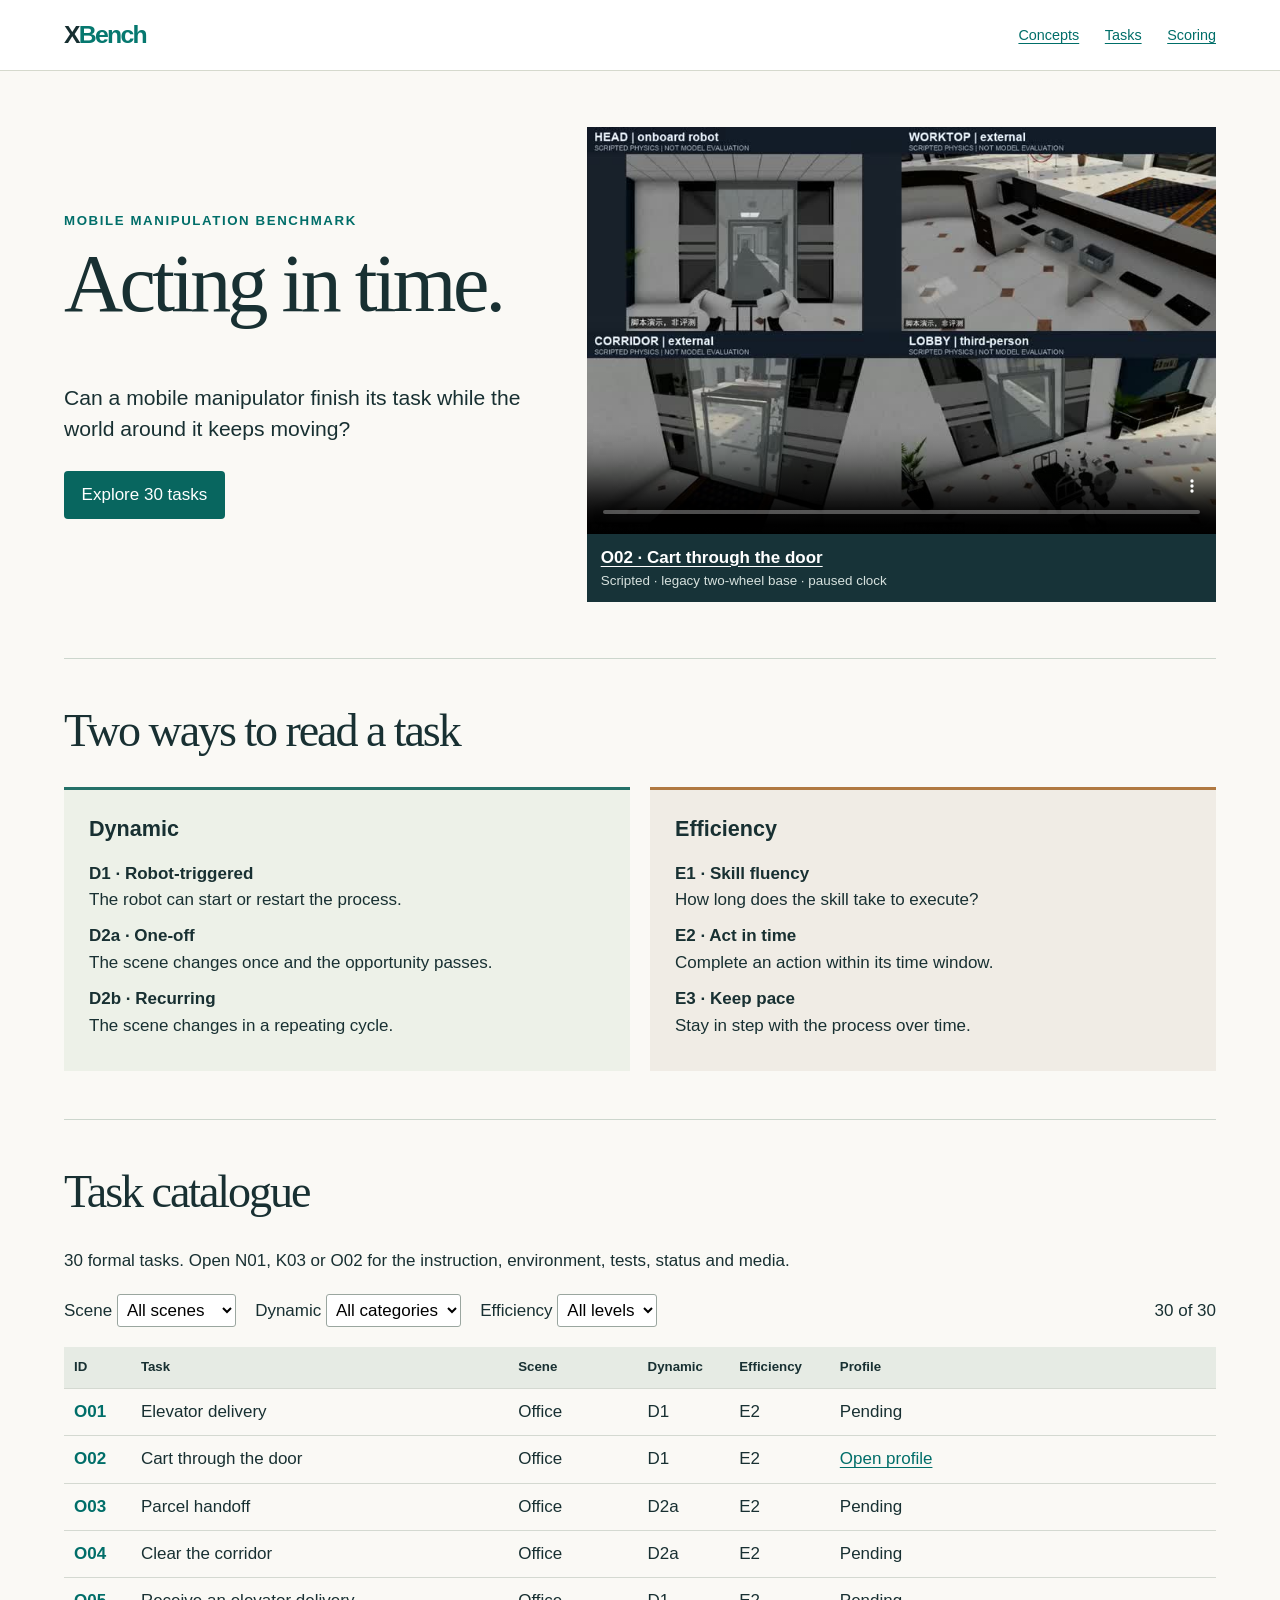
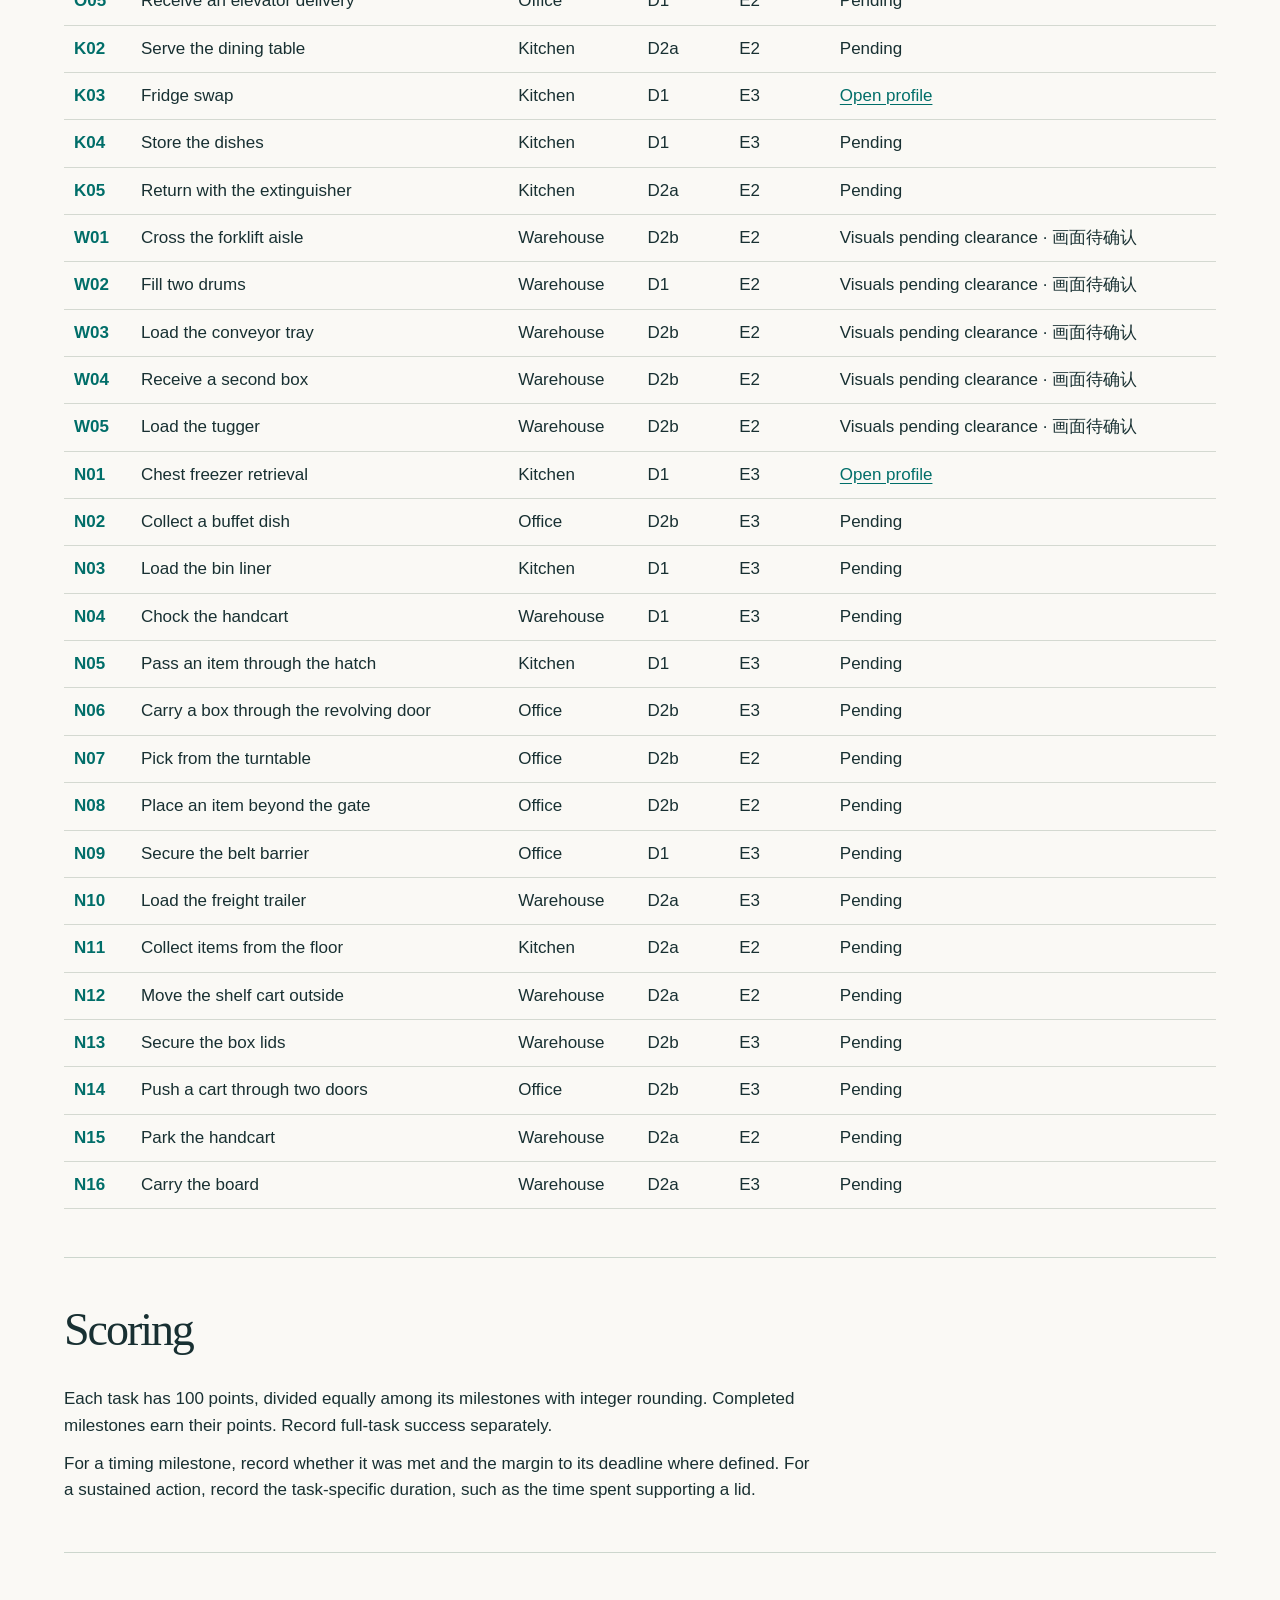
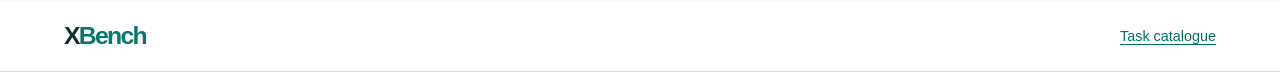
==== index.html @ ec94a995 "Publish XBench catalogue and three task profiles" ====
<!doctype html>
<html lang="en"><head><meta charset="utf-8"><meta name="viewport" content="width=device-width,initial-scale=1"><title>Acting in time · XBench</title><link rel="stylesheet" href="style.css"></head><body><a class="skip" href="#main">Skip to content</a><header><a class="logo" href="index.html">X<span>Bench</span></a><nav aria-label="Main navigation"><a href="index.html#concepts">Concepts</a><a href="index.html#catalogue">Tasks</a><a href="index.html#scoring">Scoring</a></nav></header><main id="main"><section class="hero"><div><p class="eyebrow">Mobile manipulation benchmark</p><h1>Acting in time.</h1><p class="lead">Can a mobile manipulator finish its task while the world around it keeps moving?</p><a class="cta" href="#catalogue">Explore 30 tasks</a></div><figure><video controls playsinline preload="none" poster="images/o02-poster.jpg" src="media/o02-scripted.mp4" aria-label="O02 scripted demonstration"></video><figcaption><a href="task.html?id=O02">O02 · Cart through the door</a><small>Scripted · legacy two-wheel base · paused clock</small></figcaption></figure></section>
<section id="concepts"><h2>Two ways to read a task</h2><div class="pair"><article><h3>Dynamic</h3><dl><dt>D1 · Robot-triggered</dt><dd>The robot can start or restart the process.</dd><dt>D2a · One-off</dt><dd>The scene changes once and the opportunity passes.</dd><dt>D2b · Recurring</dt><dd>The scene changes in a repeating cycle.</dd></dl></article><article><h3>Efficiency</h3><dl><dt>E1 · Skill fluency</dt><dd>How long does the skill take to execute?</dd><dt>E2 · Act in time</dt><dd>Complete an action within its time window.</dd><dt>E3 · Keep pace</dt><dd>Stay in step with the process over time.</dd></dl></article></div></section>
<section id="catalogue"><h2>Task catalogue</h2><p>30 formal tasks. Open N01, K03 or O02 for the instruction, environment, tests, status and media.</p><div class="filters"><label>Scene <select id="scene"><option value="">All scenes</option></select></label><label>Dynamic <select id="dynamic"><option value="">All categories</option></select></label><label>Efficiency <select id="efficiency"><option value="">All levels</option></select></label><output id="count" aria-live="polite"></output></div><div class="scroll"><table><thead><tr><th>ID</th><th>Task</th><th>Scene</th><th>Dynamic</th><th>Efficiency</th><th>Profile</th></tr></thead><tbody id="rows"></tbody></table></div></section>
<section id="scoring"><h2>Scoring</h2><p>Each task has 100 points, divided equally among its milestones with integer rounding. Completed milestones earn their points. Record full-task success separately.</p><p>For a timing milestone, record whether it was met and the margin to its deadline where defined. For a sustained action, record the task-specific duration, such as the time spent supporting a lid.</p></section></main><footer><a class="logo" href="index.html">X<span>Bench</span></a><a href="index.html#catalogue">Task catalogue</a></footer><script src="catalog.js"></script><script src="examples.js"></script><script src="media-records.js"></script><script src="app.js"></script></body></html>
---- style.css ----
*{box-sizing:border-box}html{scroll-behavior:smooth}body{margin:0;background:#faf9f5;color:#183032;font:17px/1.55 Inter,"Segoe UI","Microsoft YaHei",sans-serif}a{color:#006e69;text-underline-offset:3px}a:focus-visible,button:focus-visible,select:focus-visible{outline:3px solid #ce7027;outline-offset:4px}.skip{position:absolute;left:-100vw}.skip:focus{left:1rem;background:white;padding:1rem;z-index:2}header,footer{display:flex;justify-content:space-between;align-items:center;padding:16px max(5vw,calc((100vw - 1240px)/2));border-bottom:1px solid #d5d9cd;background:#fff}nav{display:flex;gap:1.6rem}nav a,footer a,.back{font-size:.9rem}.logo{font-size:1.55rem;letter-spacing:-.07em;font-weight:800;color:#172f31;text-decoration:none}.logo span{color:#06786f}main{width:min(90%,1240px);margin:auto}section{padding:48px 0;border-bottom:1px solid #ccd6cd;scroll-margin-top:16px}.hero,.intro{display:grid;align-items:center;grid-template-columns:.85fr 1.15fr;gap:5%;padding:56px 0}.hero figure{background:#173338;color:white}.hero figcaption a{color:#fff;font-weight:650}.hero small{color:#d6e1de}.eyebrow,.tags,th,.back{font-size:.83rem;font-weight:650}.eyebrow{color:#006e69;text-transform:uppercase;letter-spacing:.12em}h1,h2,h3,p{margin:0 0 .7em}h1,h2{font-family:Georgia,"Times New Roman",serif;font-weight:500;line-height:1.04;letter-spacing:-.045em}h1{font-size:clamp(3rem,6.4vw,6.2rem)}h2{font-size:clamp(2rem,3.6vw,3.2rem)}h3{font-size:1.35rem}.lead,.instruction{font-size:clamp(1.15rem,1.65vw,1.55rem);line-height:1.45;max-width:34em}.cta{display:inline-block;background:#08665f;color:#fff;text-decoration:none;padding:.65rem 1.1rem;border-radius:4px;margin-top:12px}.pair,.gallery{display:grid;grid-template-columns:1fr 1fr;gap:20px}.pair article{border-top:3px solid #247168;background:#edf1e8;padding:22px 25px}.pair article+article{border-color:#b07941;background:#f0ece5}dl{margin:0}dt{font-weight:650}dd{margin:0 0 10px}.filters{display:flex;gap:1.2rem;align-items:center;flex-wrap:wrap;margin:20px 0}select{font:inherit;padding:5px;border:1px solid #9aa69f;border-radius:3px;background:white}output{margin-left:auto}.scroll{overflow-x:auto}table{border-collapse:collapse;width:100%;text-align:left}th,td{padding:10px;border-bottom:1px solid #d4d9d1}th{background:#e6ebe4}td:first-child,.tags{font-weight:700;color:#006e69}.detail{padding-top:28px}.intro{border-bottom:1px solid #ccd6cd}.intro h2{font:650 1.15rem Inter,"Segoe UI",sans-serif;letter-spacing:0}.detail section{padding:32px 0}.detail section p,#scoring p{max-width:80ch}.steps{list-style:none;counter-reset:step;padding:0}.steps li{counter-increment:step;display:grid;grid-template-columns:24px 85px 1fr;gap:12px;padding:12px 0;border-top:1px solid #d4d9d1}.steps li:before{content:counter(step);color:#416762}.timing{color:#8b4c1a}.gallery{align-items:start}figure{margin:0;background:white}img,video{display:block;width:100%;height:auto}figcaption{padding:10px 14px}small{display:block;font-size:.84rem}.gallery small{color:#50605e}footer{margin-top:48px}p:last-child{margin-bottom:0}@media(max-width:720px){.hero,.intro,.pair,.gallery{grid-template-columns:1fr;gap:24px}.hero,.intro{padding:32px 0}nav{gap:.8rem}main{width:92%}.steps li{grid-template-columns:16px 65px 1fr;gap:6px}section{padding:32px 0}}@media(prefers-reduced-motion:reduce){html{scroll-behavior:auto}}
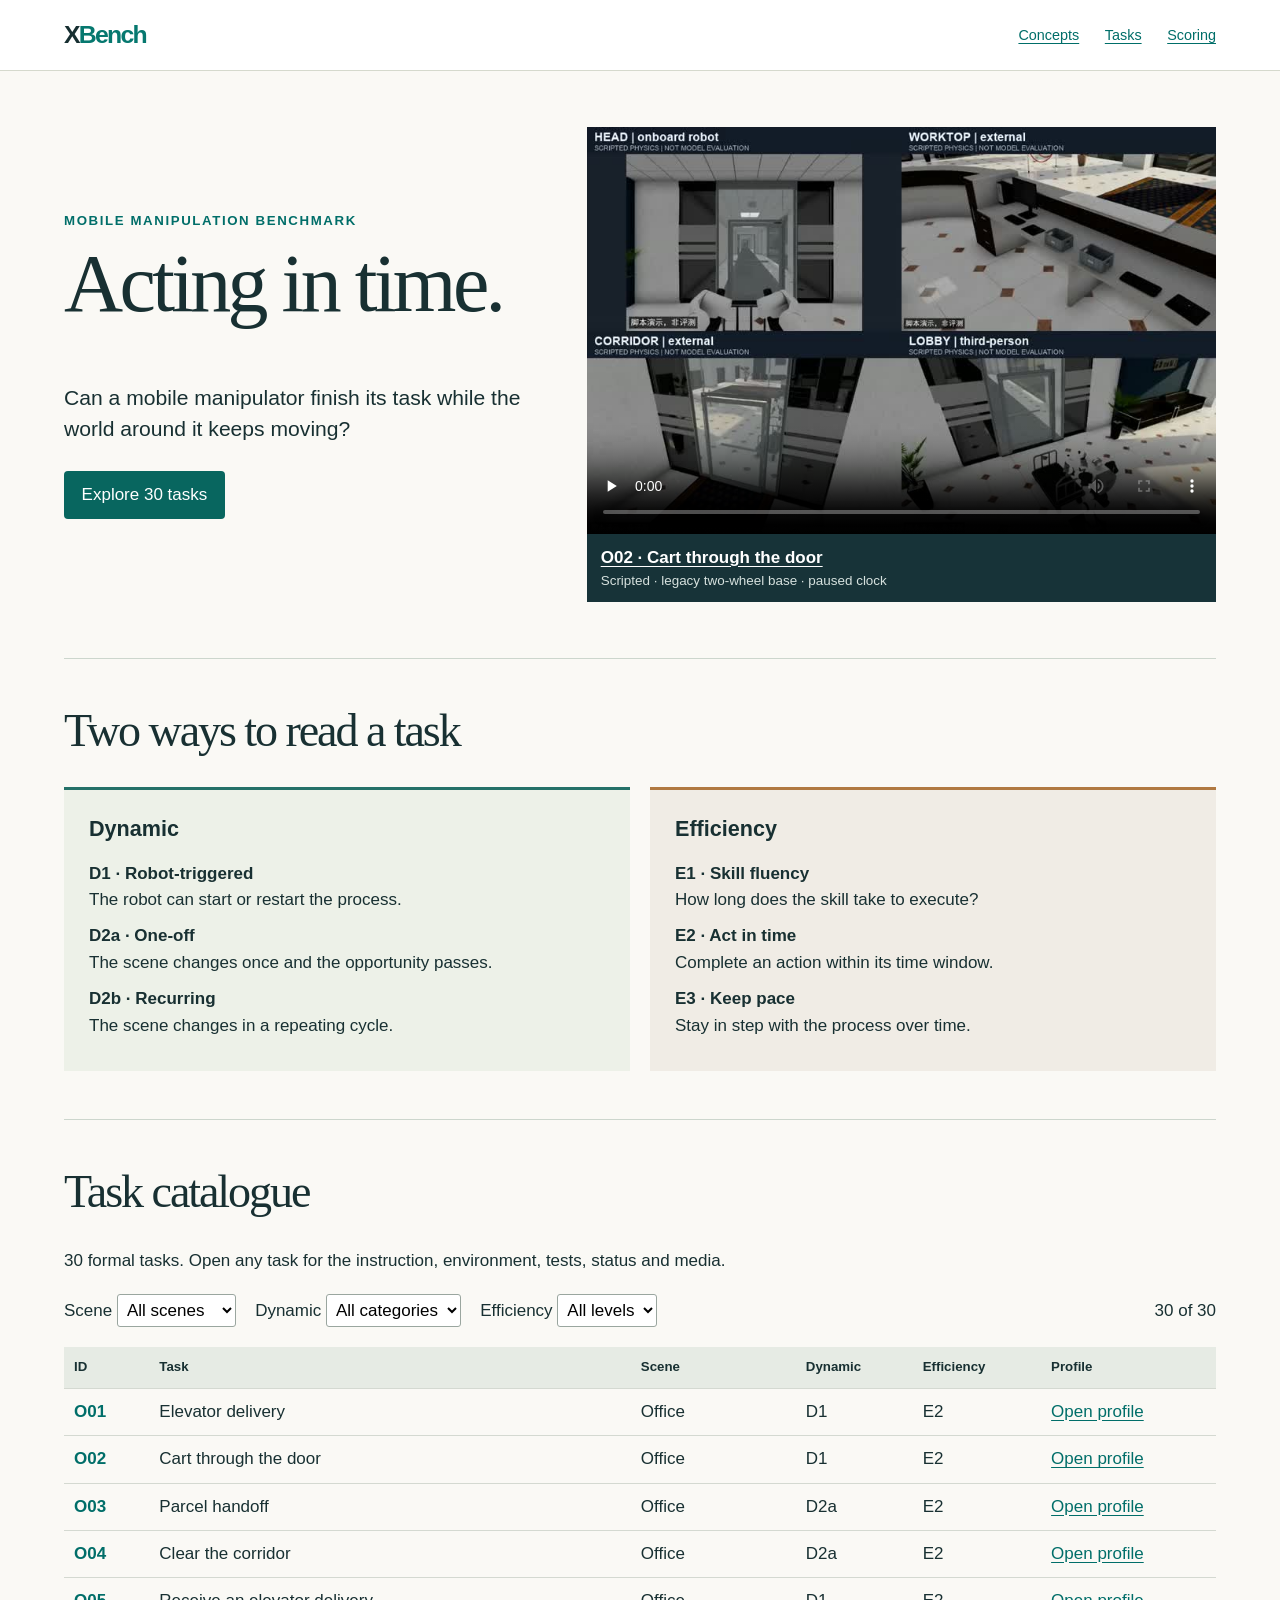
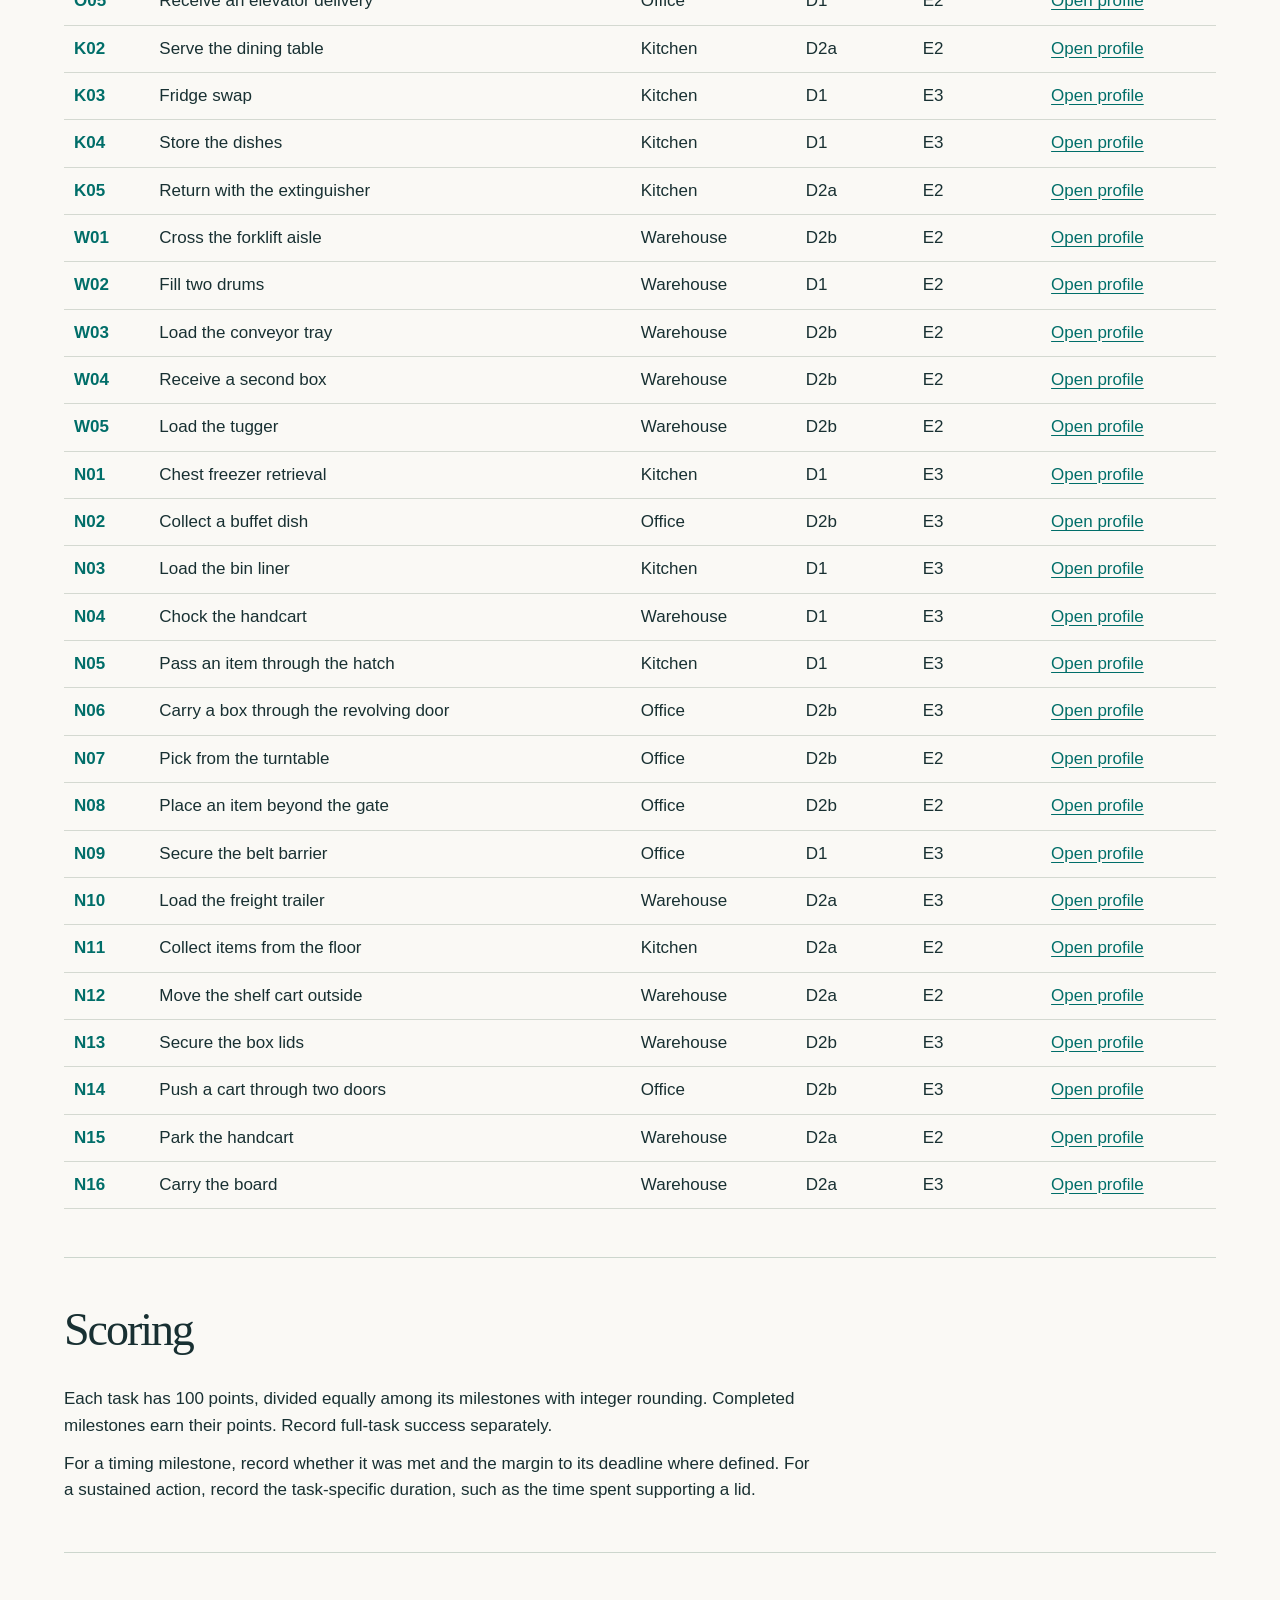
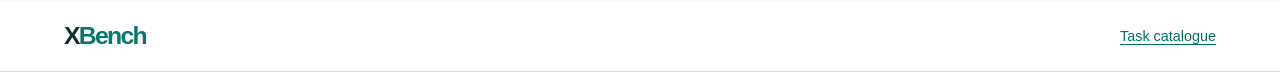
==== commit d2646619: "Complete all 30 Harbor task profiles and document media coverage" ====
--- a/index.html
+++ b/index.html
@@ -1,5 +1,5 @@
 <!doctype html>
 <html lang="en"><head><meta charset="utf-8"><meta name="viewport" content="width=device-width,initial-scale=1"><title>Acting in time · XBench</title><link rel="stylesheet" href="style.css"></head><body><a class="skip" href="#main">Skip to content</a><header><a class="logo" href="index.html">X<span>Bench</span></a><nav aria-label="Main navigation"><a href="index.html#concepts">Concepts</a><a href="index.html#catalogue">Tasks</a><a href="index.html#scoring">Scoring</a></nav></header><main id="main"><section class="hero"><div><p class="eyebrow">Mobile manipulation benchmark</p><h1>Acting in time.</h1><p class="lead">Can a mobile manipulator finish its task while the world around it keeps moving?</p><a class="cta" href="#catalogue">Explore 30 tasks</a></div><figure><video controls playsinline preload="none" poster="images/o02-poster.jpg" src="media/o02-scripted.mp4" aria-label="O02 scripted demonstration"></video><figcaption><a href="task.html?id=O02">O02 · Cart through the door</a><small>Scripted · legacy two-wheel base · paused clock</small></figcaption></figure></section>
 <section id="concepts"><h2>Two ways to read a task</h2><div class="pair"><article><h3>Dynamic</h3><dl><dt>D1 · Robot-triggered</dt><dd>The robot can start or restart the process.</dd><dt>D2a · One-off</dt><dd>The scene changes once and the opportunity passes.</dd><dt>D2b · Recurring</dt><dd>The scene changes in a repeating cycle.</dd></dl></article><article><h3>Efficiency</h3><dl><dt>E1 · Skill fluency</dt><dd>How long does the skill take to execute?</dd><dt>E2 · Act in time</dt><dd>Complete an action within its time window.</dd><dt>E3 · Keep pace</dt><dd>Stay in step with the process over time.</dd></dl></article></div></section>
-<section id="catalogue"><h2>Task catalogue</h2><p>30 formal tasks. Open N01, K03 or O02 for the instruction, environment, tests, status and media.</p><div class="filters"><label>Scene <select id="scene"><option value="">All scenes</option></select></label><label>Dynamic <select id="dynamic"><option value="">All categories</option></select></label><label>Efficiency <select id="efficiency"><option value="">All levels</option></select></label><output id="count" aria-live="polite"></output></div><div class="scroll"><table><thead><tr><th>ID</th><th>Task</th><th>Scene</th><th>Dynamic</th><th>Efficiency</th><th>Profile</th></tr></thead><tbody id="rows"></tbody></table></div></section>
-<section id="scoring"><h2>Scoring</h2><p>Each task has 100 points, divided equally among its milestones with integer rounding. Completed milestones earn their points. Record full-task success separately.</p><p>For a timing milestone, record whether it was met and the margin to its deadline where defined. For a sustained action, record the task-specific duration, such as the time spent supporting a lid.</p></section></main><footer><a class="logo" href="index.html">X<span>Bench</span></a><a href="index.html#catalogue">Task catalogue</a></footer><script src="catalog.js"></script><script src="examples.js"></script><script src="media-records.js"></script><script src="app.js"></script></body></html>
+<section id="catalogue"><h2>Task catalogue</h2><p>30 formal tasks. Open any task for the instruction, environment, tests, status and media.</p><div class="filters"><label>Scene <select id="scene"><option value="">All scenes</option></select></label><label>Dynamic <select id="dynamic"><option value="">All categories</option></select></label><label>Efficiency <select id="efficiency"><option value="">All levels</option></select></label><output id="count" aria-live="polite"></output></div><div class="scroll"><table><thead><tr><th>ID</th><th>Task</th><th>Scene</th><th>Dynamic</th><th>Efficiency</th><th>Profile</th></tr></thead><tbody id="rows"></tbody></table></div></section>
+<section id="scoring"><h2>Scoring</h2><p>Each task has 100 points, divided equally among its milestones with integer rounding. Completed milestones earn their points. Record full-task success separately.</p><p>For a timing milestone, record whether it was met and the margin to its deadline where defined. For a sustained action, record the task-specific duration, such as the time spent supporting a lid.</p></section></main><footer><a class="logo" href="index.html">X<span>Bench</span></a><a href="index.html#catalogue">Task catalogue</a></footer><script src="catalog.js"></script><script src="examples.js"></script><script src="media-records.js"></script><script src="app.js"></script></body></html>
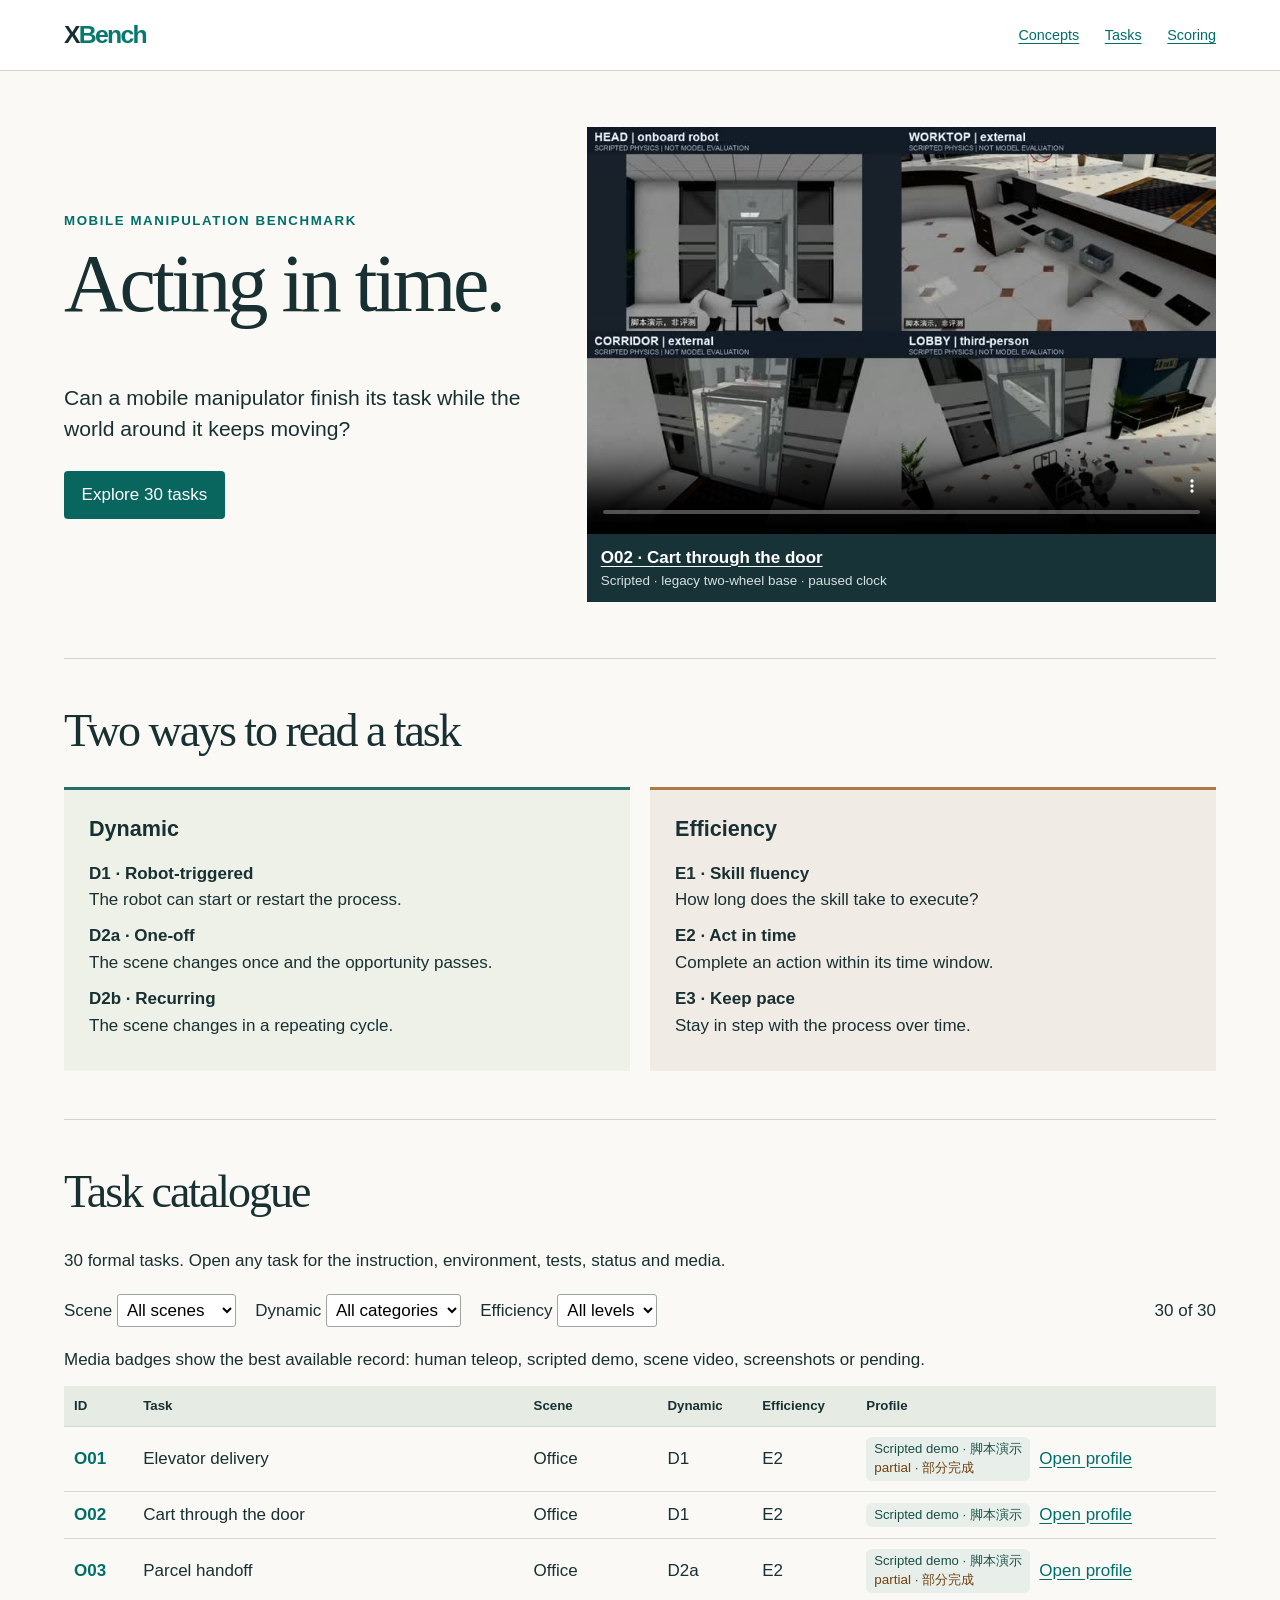
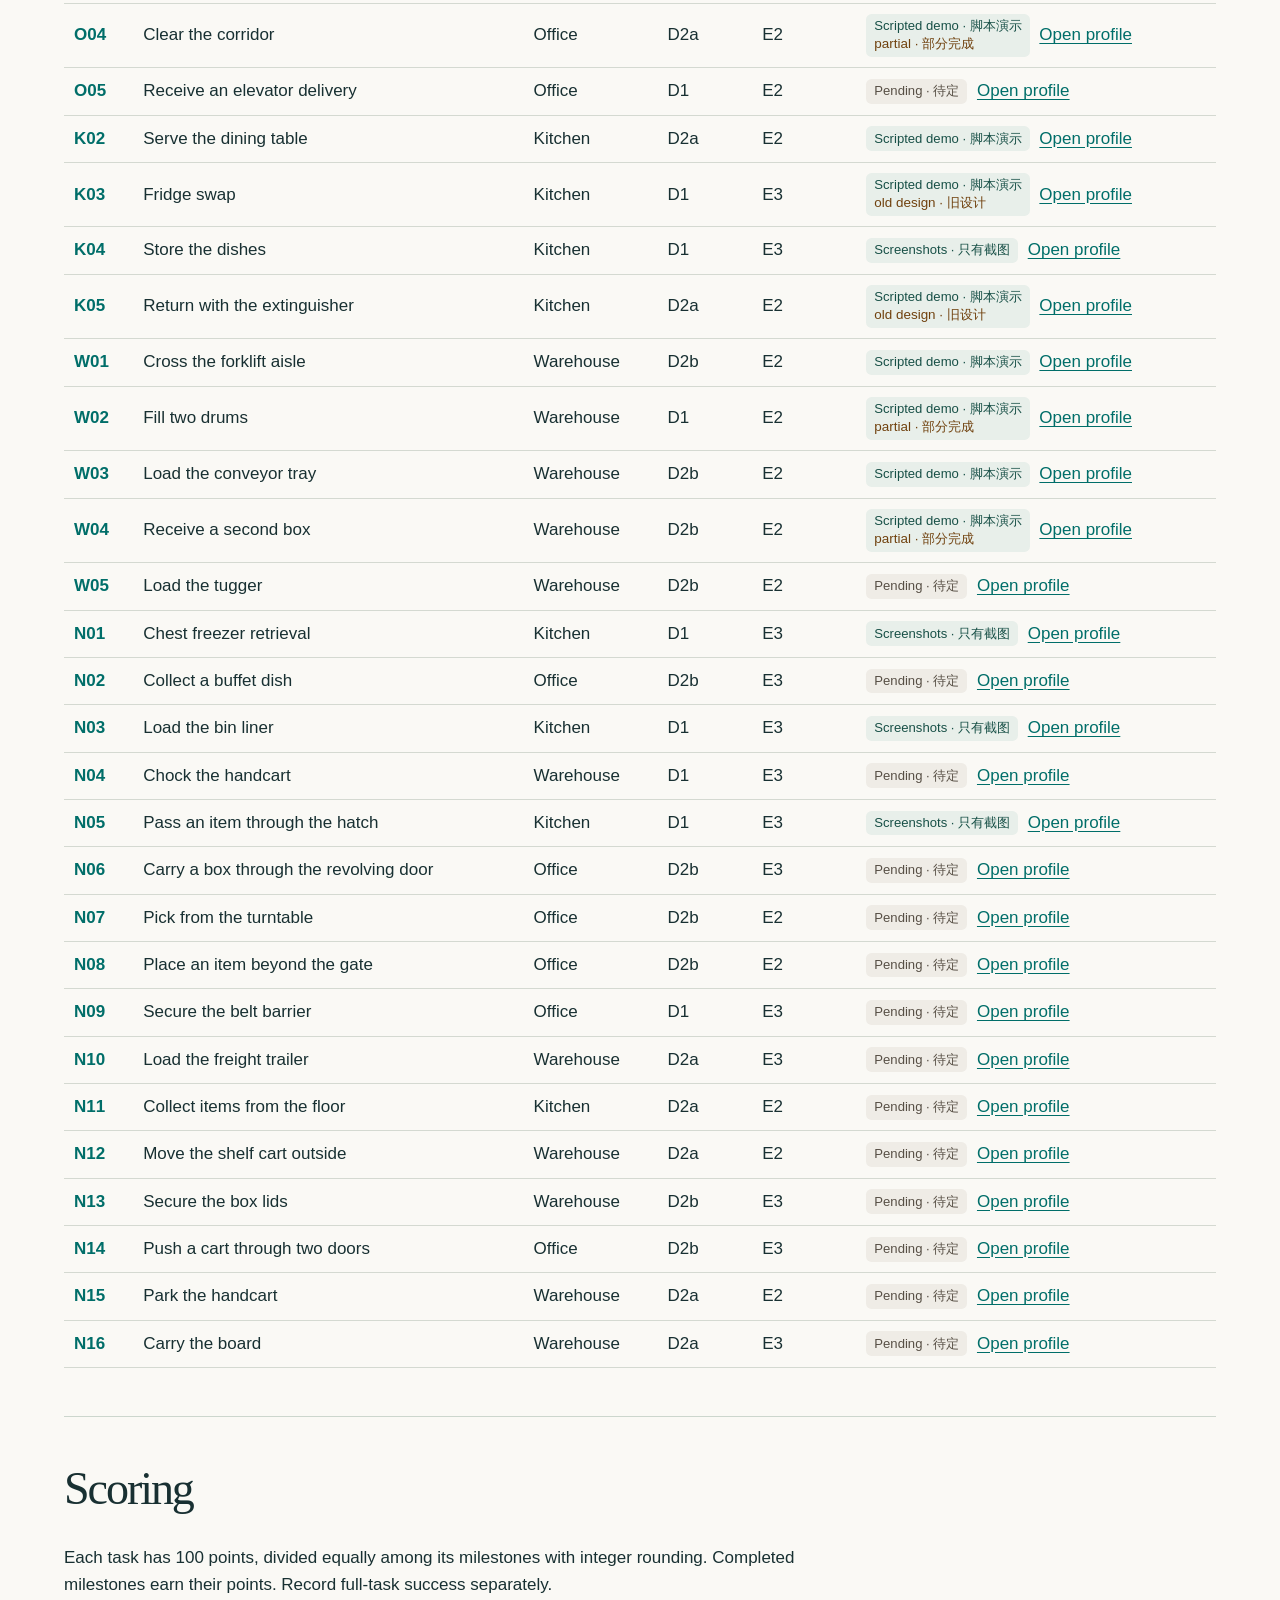
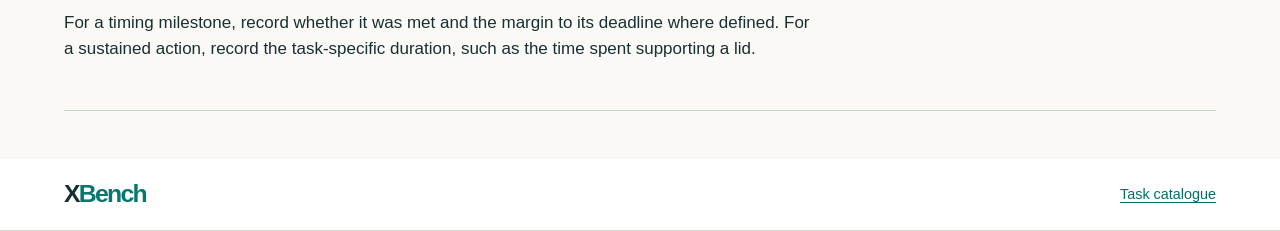
==== commit 7338e2e6: "Show demo coverage beside each task profile" ====
--- a/index.html
+++ b/index.html
@@ -1,5 +1,5 @@
 <!doctype html>
 <html lang="en"><head><meta charset="utf-8"><meta name="viewport" content="width=device-width,initial-scale=1"><title>Acting in time · XBench</title><link rel="stylesheet" href="style.css"></head><body><a class="skip" href="#main">Skip to content</a><header><a class="logo" href="index.html">X<span>Bench</span></a><nav aria-label="Main navigation"><a href="index.html#concepts">Concepts</a><a href="index.html#catalogue">Tasks</a><a href="index.html#scoring">Scoring</a></nav></header><main id="main"><section class="hero"><div><p class="eyebrow">Mobile manipulation benchmark</p><h1>Acting in time.</h1><p class="lead">Can a mobile manipulator finish its task while the world around it keeps moving?</p><a class="cta" href="#catalogue">Explore 30 tasks</a></div><figure><video controls playsinline preload="none" poster="images/o02-poster.jpg" src="media/o02-scripted.mp4" aria-label="O02 scripted demonstration"></video><figcaption><a href="task.html?id=O02">O02 · Cart through the door</a><small>Scripted · legacy two-wheel base · paused clock</small></figcaption></figure></section>
 <section id="concepts"><h2>Two ways to read a task</h2><div class="pair"><article><h3>Dynamic</h3><dl><dt>D1 · Robot-triggered</dt><dd>The robot can start or restart the process.</dd><dt>D2a · One-off</dt><dd>The scene changes once and the opportunity passes.</dd><dt>D2b · Recurring</dt><dd>The scene changes in a repeating cycle.</dd></dl></article><article><h3>Efficiency</h3><dl><dt>E1 · Skill fluency</dt><dd>How long does the skill take to execute?</dd><dt>E2 · Act in time</dt><dd>Complete an action within its time window.</dd><dt>E3 · Keep pace</dt><dd>Stay in step with the process over time.</dd></dl></article></div></section>
-<section id="catalogue"><h2>Task catalogue</h2><p>30 formal tasks. Open any task for the instruction, environment, tests, status and media.</p><div class="filters"><label>Scene <select id="scene"><option value="">All scenes</option></select></label><label>Dynamic <select id="dynamic"><option value="">All categories</option></select></label><label>Efficiency <select id="efficiency"><option value="">All levels</option></select></label><output id="count" aria-live="polite"></output></div><div class="scroll"><table><thead><tr><th>ID</th><th>Task</th><th>Scene</th><th>Dynamic</th><th>Efficiency</th><th>Profile</th></tr></thead><tbody id="rows"></tbody></table></div></section>
+<section id="catalogue"><h2>Task catalogue</h2><p>30 formal tasks. Open any task for the instruction, environment, tests, status and media.</p><div class="filters"><label>Scene <select id="scene"><option value="">All scenes</option></select></label><label>Dynamic <select id="dynamic"><option value="">All categories</option></select></label><label>Efficiency <select id="efficiency"><option value="">All levels</option></select></label><output id="count" aria-live="polite"></output></div><p class="legend">Media badges show the best available record: human teleop, scripted demo, scene video, screenshots or pending.</p><div class="scroll"><table><thead><tr><th>ID</th><th>Task</th><th>Scene</th><th>Dynamic</th><th>Efficiency</th><th>Profile</th></tr></thead><tbody id="rows"></tbody></table></div></section>
 <section id="scoring"><h2>Scoring</h2><p>Each task has 100 points, divided equally among its milestones with integer rounding. Completed milestones earn their points. Record full-task success separately.</p><p>For a timing milestone, record whether it was met and the margin to its deadline where defined. For a sustained action, record the task-specific duration, such as the time spent supporting a lid.</p></section></main><footer><a class="logo" href="index.html">X<span>Bench</span></a><a href="index.html#catalogue">Task catalogue</a></footer><script src="catalog.js"></script><script src="examples.js"></script><script src="media-records.js"></script><script src="app.js"></script></body></html>
--- a/style.css
+++ b/style.css
@@ -1 +1,14 @@
 *{box-sizing:border-box}html{scroll-behavior:smooth}body{margin:0;background:#faf9f5;color:#183032;font:17px/1.55 Inter,"Segoe UI","Microsoft YaHei",sans-serif}a{color:#006e69;text-underline-offset:3px}a:focus-visible,button:focus-visible,select:focus-visible{outline:3px solid #ce7027;outline-offset:4px}.skip{position:absolute;left:-100vw}.skip:focus{left:1rem;background:white;padding:1rem;z-index:2}header,footer{display:flex;justify-content:space-between;align-items:center;padding:16px max(5vw,calc((100vw - 1240px)/2));border-bottom:1px solid #d5d9cd;background:#fff}nav{display:flex;gap:1.6rem}nav a,footer a,.back{font-size:.9rem}.logo{font-size:1.55rem;letter-spacing:-.07em;font-weight:800;color:#172f31;text-decoration:none}.logo span{color:#06786f}main{width:min(90%,1240px);margin:auto}section{padding:48px 0;border-bottom:1px solid #ccd6cd;scroll-margin-top:16px}.hero,.intro{display:grid;align-items:center;grid-template-columns:.85fr 1.15fr;gap:5%;padding:56px 0}.hero figure{background:#173338;color:white}.hero figcaption a{color:#fff;font-weight:650}.hero small{color:#d6e1de}.eyebrow,.tags,th,.back{font-size:.83rem;font-weight:650}.eyebrow{color:#006e69;text-transform:uppercase;letter-spacing:.12em}h1,h2,h3,p{margin:0 0 .7em}h1,h2{font-family:Georgia,"Times New Roman",serif;font-weight:500;line-height:1.04;letter-spacing:-.045em}h1{font-size:clamp(3rem,6.4vw,6.2rem)}h2{font-size:clamp(2rem,3.6vw,3.2rem)}h3{font-size:1.35rem}.lead,.instruction{font-size:clamp(1.15rem,1.65vw,1.55rem);line-height:1.45;max-width:34em}.cta{display:inline-block;background:#08665f;color:#fff;text-decoration:none;padding:.65rem 1.1rem;border-radius:4px;margin-top:12px}.pair,.gallery{display:grid;grid-template-columns:1fr 1fr;gap:20px}.pair article{border-top:3px solid #247168;background:#edf1e8;padding:22px 25px}.pair article+article{border-color:#b07941;background:#f0ece5}dl{margin:0}dt{font-weight:650}dd{margin:0 0 10px}.filters{display:flex;gap:1.2rem;align-items:center;flex-wrap:wrap;margin:20px 0}select{font:inherit;padding:5px;border:1px solid #9aa69f;border-radius:3px;background:white}output{margin-left:auto}.scroll{overflow-x:auto}table{border-collapse:collapse;width:100%;text-align:left}th,td{padding:10px;border-bottom:1px solid #d4d9d1}th{background:#e6ebe4}td:first-child,.tags{font-weight:700;color:#006e69}.detail{padding-top:28px}.intro{border-bottom:1px solid #ccd6cd}.intro h2{font:650 1.15rem Inter,"Segoe UI",sans-serif;letter-spacing:0}.detail section{padding:32px 0}.detail section p,#scoring p{max-width:80ch}.steps{list-style:none;counter-reset:step;padding:0}.steps li{counter-increment:step;display:grid;grid-template-columns:24px 85px 1fr;gap:12px;padding:12px 0;border-top:1px solid #d4d9d1}.steps li:before{content:counter(step);color:#416762}.timing{color:#8b4c1a}.gallery{align-items:start}figure{margin:0;background:white}img,video{display:block;width:100%;height:auto}figcaption{padding:10px 14px}small{display:block;font-size:.84rem}.gallery small{color:#50605e}footer{margin-top:48px}p:last-child{margin-bottom:0}@media(max-width:720px){.hero,.intro,.pair,.gallery{grid-template-columns:1fr;gap:24px}.hero,.intro{padding:32px 0}nav{gap:.8rem}main{width:92%}.steps li{grid-template-columns:16px 65px 1fr;gap:6px}section{padding:32px 0}}@media(prefers-reduced-motion:reduce){html{scroll-behavior:auto}}
+
+.profile-actions {display:flex;align-items:center;gap:.6rem;flex-wrap:wrap}
+.demo-badge {display:inline-block;background:#e8efea;color:#185047;border-radius:.35rem;padding:.2rem .5rem;font-size:.82rem;line-height:1.4}
+.demo-badge small {color:#70410e}
+.demo-badge.pending {background:#efece6;color:#574f45}
+@media (max-width:720px) {
+  #catalogue table, #catalogue tbody {display:block}
+  #catalogue thead {position:absolute;width:1px;height:1px;overflow:hidden;clip-path:inset(50%)}
+  #catalogue tbody tr {display:flex;align-items:baseline;gap:.25rem .65rem;flex-wrap:wrap;padding:.75rem .25rem;border-bottom:1px solid #ccd6cd}
+  #catalogue td {padding:0;border:0}
+  #catalogue td:nth-child(2) {flex:1 1 72%;font-weight:650}
+  #catalogue td:last-child {flex-basis:100%;margin-top:.25rem}
+}
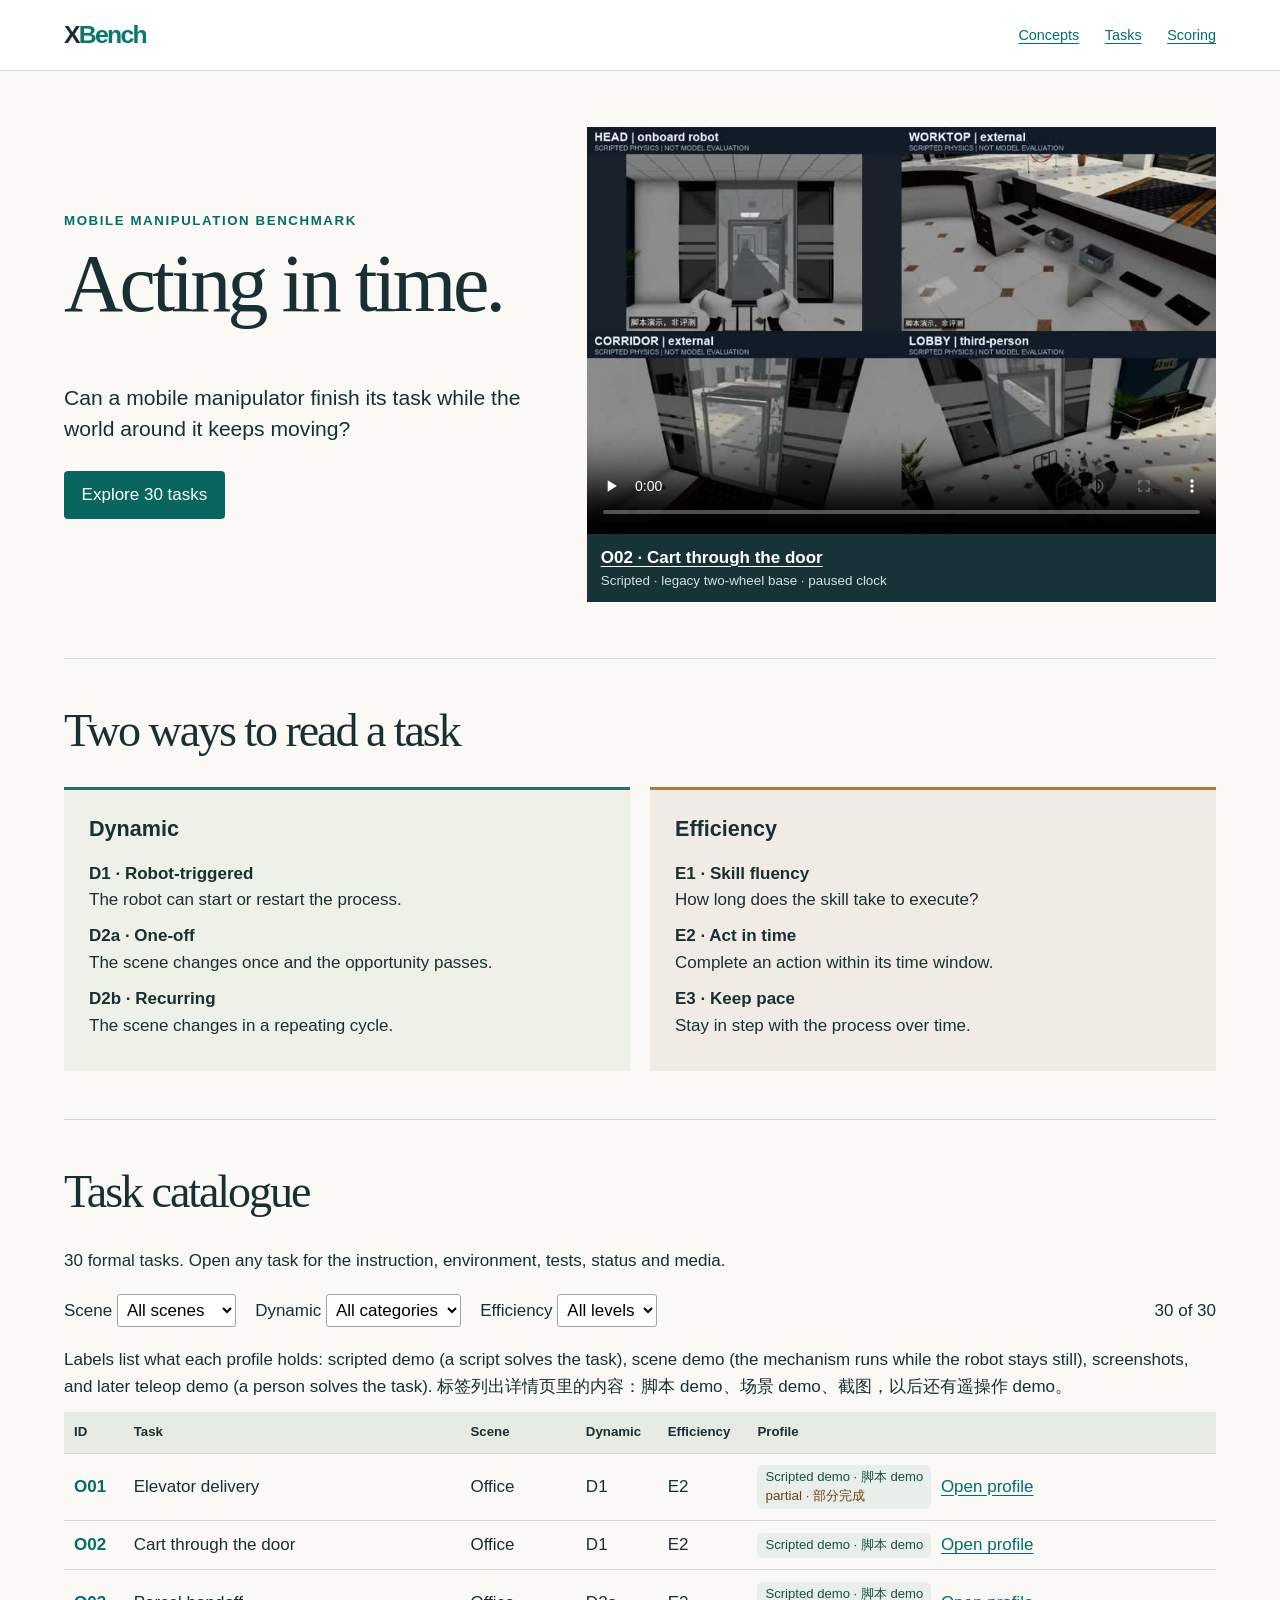
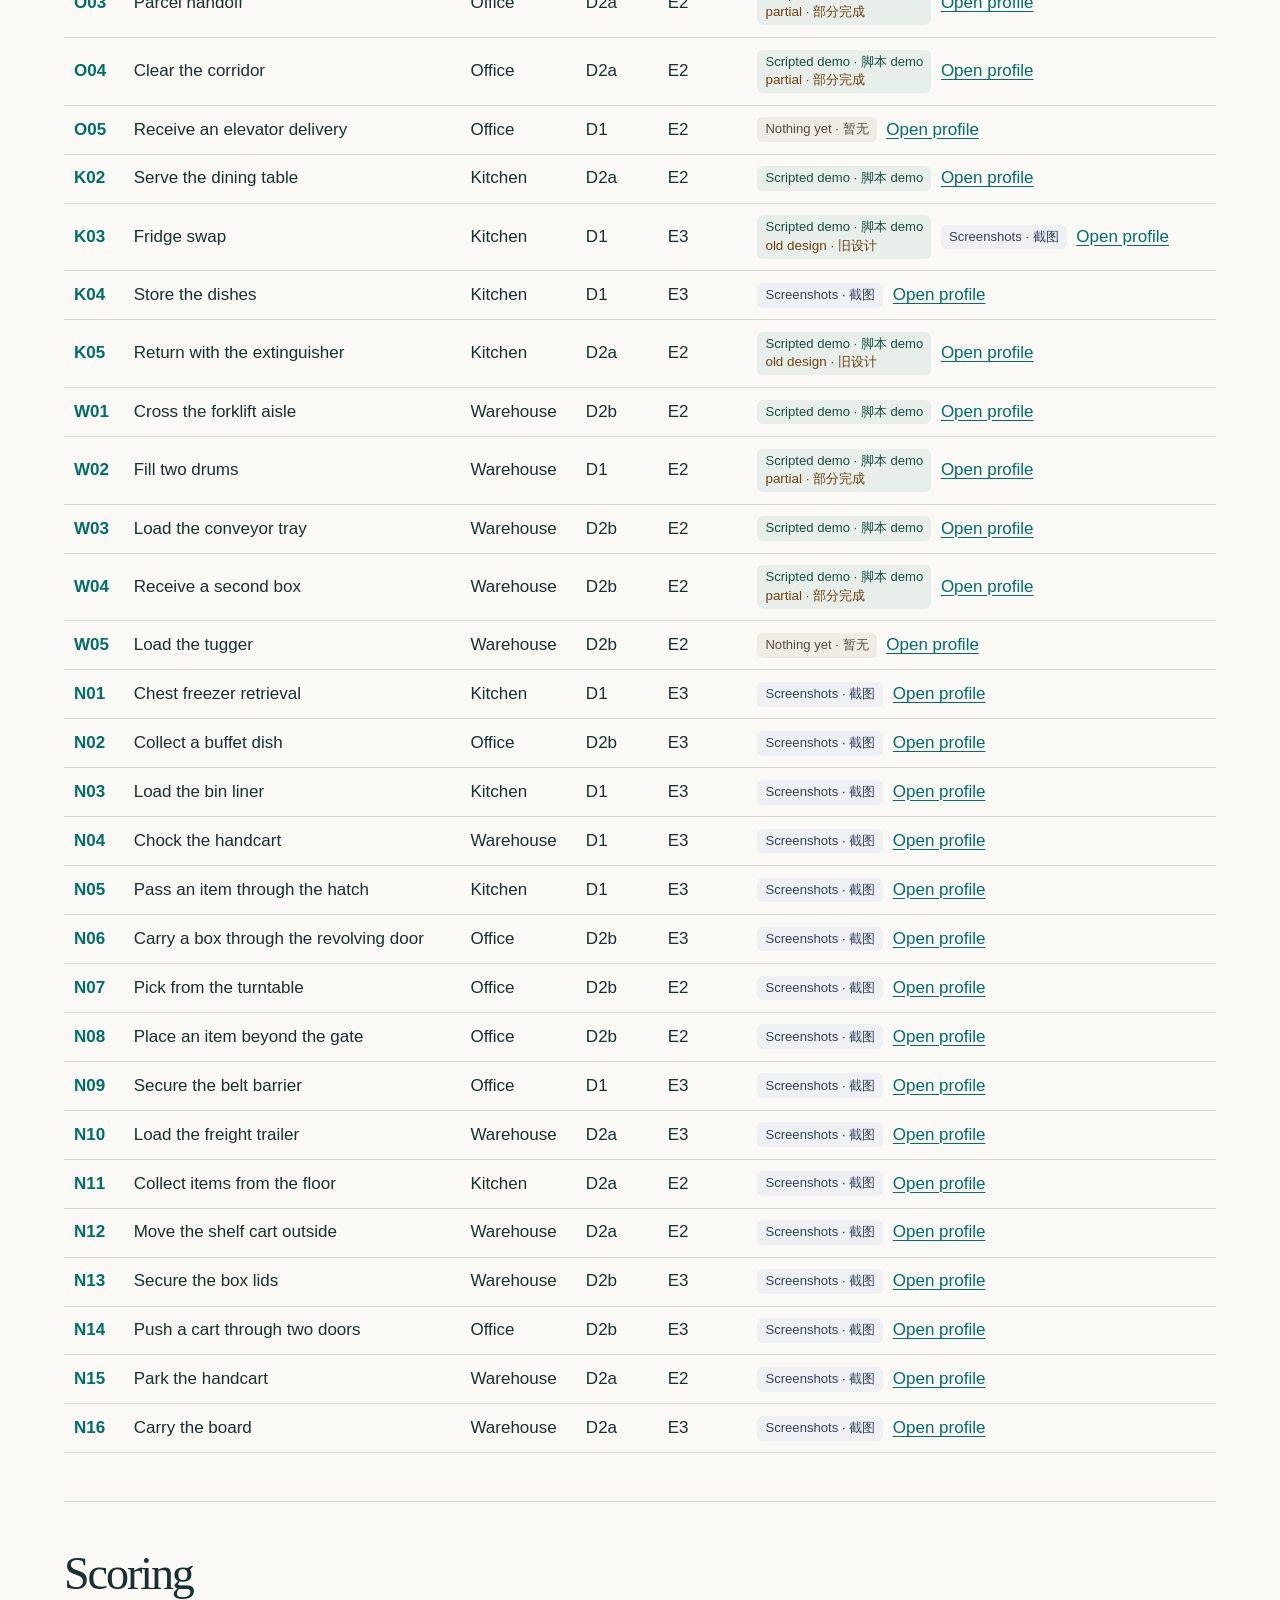
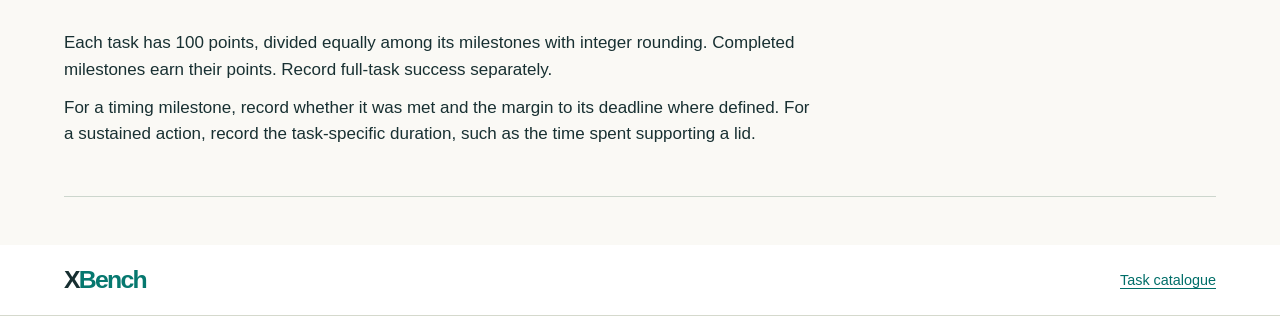
==== commit 87c98e71: "List every kind of content each task holds The catalogue showed only the best record. It now shows o" ====
--- a/index.html
+++ b/index.html
@@ -1,5 +1,5 @@
 <!doctype html>
 <html lang="en"><head><meta charset="utf-8"><meta name="viewport" content="width=device-width,initial-scale=1"><title>Acting in time · XBench</title><link rel="stylesheet" href="style.css"></head><body><a class="skip" href="#main">Skip to content</a><header><a class="logo" href="index.html">X<span>Bench</span></a><nav aria-label="Main navigation"><a href="index.html#concepts">Concepts</a><a href="index.html#catalogue">Tasks</a><a href="index.html#scoring">Scoring</a></nav></header><main id="main"><section class="hero"><div><p class="eyebrow">Mobile manipulation benchmark</p><h1>Acting in time.</h1><p class="lead">Can a mobile manipulator finish its task while the world around it keeps moving?</p><a class="cta" href="#catalogue">Explore 30 tasks</a></div><figure><video controls playsinline preload="none" poster="images/o02-poster.jpg" src="media/o02-scripted.mp4" aria-label="O02 scripted demonstration"></video><figcaption><a href="task.html?id=O02">O02 · Cart through the door</a><small>Scripted · legacy two-wheel base · paused clock</small></figcaption></figure></section>
 <section id="concepts"><h2>Two ways to read a task</h2><div class="pair"><article><h3>Dynamic</h3><dl><dt>D1 · Robot-triggered</dt><dd>The robot can start or restart the process.</dd><dt>D2a · One-off</dt><dd>The scene changes once and the opportunity passes.</dd><dt>D2b · Recurring</dt><dd>The scene changes in a repeating cycle.</dd></dl></article><article><h3>Efficiency</h3><dl><dt>E1 · Skill fluency</dt><dd>How long does the skill take to execute?</dd><dt>E2 · Act in time</dt><dd>Complete an action within its time window.</dd><dt>E3 · Keep pace</dt><dd>Stay in step with the process over time.</dd></dl></article></div></section>
-<section id="catalogue"><h2>Task catalogue</h2><p>30 formal tasks. Open any task for the instruction, environment, tests, status and media.</p><div class="filters"><label>Scene <select id="scene"><option value="">All scenes</option></select></label><label>Dynamic <select id="dynamic"><option value="">All categories</option></select></label><label>Efficiency <select id="efficiency"><option value="">All levels</option></select></label><output id="count" aria-live="polite"></output></div><p class="legend">Media badges show the best available record: human teleop, scripted demo, scene video, screenshots or pending.</p><div class="scroll"><table><thead><tr><th>ID</th><th>Task</th><th>Scene</th><th>Dynamic</th><th>Efficiency</th><th>Profile</th></tr></thead><tbody id="rows"></tbody></table></div></section>
+<section id="catalogue"><h2>Task catalogue</h2><p>30 formal tasks. Open any task for the instruction, environment, tests, status and media.</p><div class="filters"><label>Scene <select id="scene"><option value="">All scenes</option></select></label><label>Dynamic <select id="dynamic"><option value="">All categories</option></select></label><label>Efficiency <select id="efficiency"><option value="">All levels</option></select></label><output id="count" aria-live="polite"></output></div><p class="legend">Labels list what each profile holds: scripted demo (a script solves the task), scene demo (the mechanism runs while the robot stays still), screenshots, and later teleop demo (a person solves the task). 标签列出详情页里的内容：脚本 demo、场景 demo、截图，以后还有遥操作 demo。</p><div class="scroll"><table><thead><tr><th>ID</th><th>Task</th><th>Scene</th><th>Dynamic</th><th>Efficiency</th><th>Profile</th></tr></thead><tbody id="rows"></tbody></table></div></section>
 <section id="scoring"><h2>Scoring</h2><p>Each task has 100 points, divided equally among its milestones with integer rounding. Completed milestones earn their points. Record full-task success separately.</p><p>For a timing milestone, record whether it was met and the margin to its deadline where defined. For a sustained action, record the task-specific duration, such as the time spent supporting a lid.</p></section></main><footer><a class="logo" href="index.html">X<span>Bench</span></a><a href="index.html#catalogue">Task catalogue</a></footer><script src="catalog.js"></script><script src="examples.js"></script><script src="media-records.js"></script><script src="app.js"></script></body></html>
--- a/style.css
+++ b/style.css
@@ -1,7 +1,7 @@
-*{box-sizing:border-box}html{scroll-behavior:smooth}body{margin:0;background:#faf9f5;color:#183032;font:17px/1.55 Inter,"Segoe UI","Microsoft YaHei",sans-serif}a{color:#006e69;text-underline-offset:3px}a:focus-visible,button:focus-visible,select:focus-visible{outline:3px solid #ce7027;outline-offset:4px}.skip{position:absolute;left:-100vw}.skip:focus{left:1rem;background:white;padding:1rem;z-index:2}header,footer{display:flex;justify-content:space-between;align-items:center;padding:16px max(5vw,calc((100vw - 1240px)/2));border-bottom:1px solid #d5d9cd;background:#fff}nav{display:flex;gap:1.6rem}nav a,footer a,.back{font-size:.9rem}.logo{font-size:1.55rem;letter-spacing:-.07em;font-weight:800;color:#172f31;text-decoration:none}.logo span{color:#06786f}main{width:min(90%,1240px);margin:auto}section{padding:48px 0;border-bottom:1px solid #ccd6cd;scroll-margin-top:16px}.hero,.intro{display:grid;align-items:center;grid-template-columns:.85fr 1.15fr;gap:5%;padding:56px 0}.hero figure{background:#173338;color:white}.hero figcaption a{color:#fff;font-weight:650}.hero small{color:#d6e1de}.eyebrow,.tags,th,.back{font-size:.83rem;font-weight:650}.eyebrow{color:#006e69;text-transform:uppercase;letter-spacing:.12em}h1,h2,h3,p{margin:0 0 .7em}h1,h2{font-family:Georgia,"Times New Roman",serif;font-weight:500;line-height:1.04;letter-spacing:-.045em}h1{font-size:clamp(3rem,6.4vw,6.2rem)}h2{font-size:clamp(2rem,3.6vw,3.2rem)}h3{font-size:1.35rem}.lead,.instruction{font-size:clamp(1.15rem,1.65vw,1.55rem);line-height:1.45;max-width:34em}.cta{display:inline-block;background:#08665f;color:#fff;text-decoration:none;padding:.65rem 1.1rem;border-radius:4px;margin-top:12px}.pair,.gallery{display:grid;grid-template-columns:1fr 1fr;gap:20px}.pair article{border-top:3px solid #247168;background:#edf1e8;padding:22px 25px}.pair article+article{border-color:#b07941;background:#f0ece5}dl{margin:0}dt{font-weight:650}dd{margin:0 0 10px}.filters{display:flex;gap:1.2rem;align-items:center;flex-wrap:wrap;margin:20px 0}select{font:inherit;padding:5px;border:1px solid #9aa69f;border-radius:3px;background:white}output{margin-left:auto}.scroll{overflow-x:auto}table{border-collapse:collapse;width:100%;text-align:left}th,td{padding:10px;border-bottom:1px solid #d4d9d1}th{background:#e6ebe4}td:first-child,.tags{font-weight:700;color:#006e69}.detail{padding-top:28px}.intro{border-bottom:1px solid #ccd6cd}.intro h2{font:650 1.15rem Inter,"Segoe UI",sans-serif;letter-spacing:0}.detail section{padding:32px 0}.detail section p,#scoring p{max-width:80ch}.steps{list-style:none;counter-reset:step;padding:0}.steps li{counter-increment:step;display:grid;grid-template-columns:24px 85px 1fr;gap:12px;padding:12px 0;border-top:1px solid #d4d9d1}.steps li:before{content:counter(step);color:#416762}.timing{color:#8b4c1a}.gallery{align-items:start}figure{margin:0;background:white}img,video{display:block;width:100%;height:auto}figcaption{padding:10px 14px}small{display:block;font-size:.84rem}.gallery small{color:#50605e}footer{margin-top:48px}p:last-child{margin-bottom:0}@media(max-width:720px){.hero,.intro,.pair,.gallery{grid-template-columns:1fr;gap:24px}.hero,.intro{padding:32px 0}nav{gap:.8rem}main{width:92%}.steps li{grid-template-columns:16px 65px 1fr;gap:6px}section{padding:32px 0}}@media(prefers-reduced-motion:reduce){html{scroll-behavior:auto}}
+*{box-sizing:border-box}html{scroll-behavior:smooth}body{margin:0;background:#faf9f5;color:#183032;font:17px/1.55 Inter,"Segoe UI","Microsoft YaHei",sans-serif}a{color:#006e69;text-underline-offset:3px}a:focus-visible,button:focus-visible,select:focus-visible{outline:3px solid #ce7027;outline-offset:4px}.skip{position:absolute;left:-100vw}.skip:focus{left:1rem;background:white;padding:1rem;z-index:2}header,footer{display:flex;justify-content:space-between;align-items:center;padding:16px max(5vw,calc((100vw - 1240px)/2));border-bottom:1px solid #d5d9cd;background:#fff}nav{display:flex;gap:1.6rem}nav a,footer a,.back{font-size:.9rem}.logo{font-size:1.55rem;letter-spacing:-.07em;font-weight:800;color:#172f31;text-decoration:none}.logo span{color:#06786f}main{width:min(90%,1240px);margin:auto}section{padding:48px 0;border-bottom:1px solid #ccd6cd;scroll-margin-top:16px}.hero,.intro{display:grid;align-items:center;grid-template-columns:.85fr 1.15fr;gap:5%;padding:56px 0}.hero figure{background:#173338;color:white}.hero figcaption a{color:#fff;font-weight:650}.hero small{color:#d6e1de}.eyebrow,.tags,th,.back{font-size:.83rem;font-weight:650}.eyebrow{color:#006e69;text-transform:uppercase;letter-spacing:.12em}h1,h2,h3,p{margin:0 0 .7em}h1,h2{font-family:Georgia,"Times New Roman",serif;font-weight:500;line-height:1.04;letter-spacing:-.045em}h1{font-size:clamp(3rem,6.4vw,6.2rem)}h2{font-size:clamp(2rem,3.6vw,3.2rem)}h3{font-size:1.35rem}.lead,.instruction{font-size:clamp(1.15rem,1.65vw,1.55rem);line-height:1.45;max-width:34em}.cta{display:inline-block;background:#08665f;color:#fff;text-decoration:none;padding:.65rem 1.1rem;border-radius:4px;margin-top:12px}.pair,.gallery{display:grid;grid-template-columns:1fr 1fr;gap:20px}.pair article{border-top:3px solid #247168;background:#edf1e8;padding:22px 25px}.pair article+article{border-color:#b07941;background:#f0ece5}dl{margin:0}dt{font-weight:650}dd{margin:0 0 10px}.filters{display:flex;gap:1.2rem;align-items:center;flex-wrap:wrap;margin:20px 0}select{font:inherit;padding:5px;border:1px solid #9aa69f;border-radius:3px;background:white}output{margin-left:auto}.scroll{overflow-x:auto}table{border-collapse:collapse;width:100%;text-align:left}th,td{padding:10px;border-bottom:1px solid #d4d9d1}th{background:#e6ebe4}td:first-child,.tags{font-weight:700;color:#006e69}.detail{padding-top:28px}.intro{border-bottom:1px solid #ccd6cd}.intro h2{font:650 1.15rem Inter,"Segoe UI",sans-serif;letter-spacing:0}.detail section{padding:32px 0}.detail section p,#scoring p{max-width:80ch}.steps{list-style:none;counter-reset:step;padding:0}.steps li{counter-increment:step;display:grid;grid-template-columns:24px 85px 1fr;gap:12px;padding:12px 0;border-top:1px solid #d4d9d1}.steps li:before{content:counter(step);color:#416762}.timing{color:#8b4c1a}.gallery{align-items:start}figure{margin:0;background:white}img,video{display:block;width:100%;height:auto}figcaption{padding:10px 14px}small{display:block;font-size:.84rem}.gallery small{color:#50605e}footer{margin-top:48px}p:last-child{margin-bottom:0}@media(max-width:720px){.hero,.intro,.pair,.gallery{grid-template-columns:1fr;gap:24px}.hero,.intro{padding:32px 0}nav{gap:.8rem}main{width:92%}.steps li{grid-template-columns:16px 65px 1fr;gap:6px}section{padding:32px 0}}@media(prefers-reduced-motion:reduce){html{scroll-behavior:auto}}
 
 .profile-actions {display:flex;align-items:center;gap:.6rem;flex-wrap:wrap}
-.demo-badge {display:inline-block;background:#e8efea;color:#185047;border-radius:.35rem;padding:.2rem .5rem;font-size:.82rem;line-height:1.4}
+.demo-badge {display:inline-block;margin:.1rem 0;background:#e8efea;color:#185047;border-radius:.35rem;padding:.2rem .5rem;font-size:.82rem;line-height:1.4}
 .demo-badge small {color:#70410e}
 .demo-badge.pending {background:#efece6;color:#574f45}
 @media (max-width:720px) {
@@ -12,3 +12,5 @@
   #catalogue td:nth-child(2) {flex:1 1 72%;font-weight:650}
   #catalogue td:last-child {flex-basis:100%;margin-top:.25rem}
 }
+.demo-badge.images {background:#eef0f4;color:#36405a}
+.demo-badge.mechanism {background:#e9eef6;color:#1e3f6e}
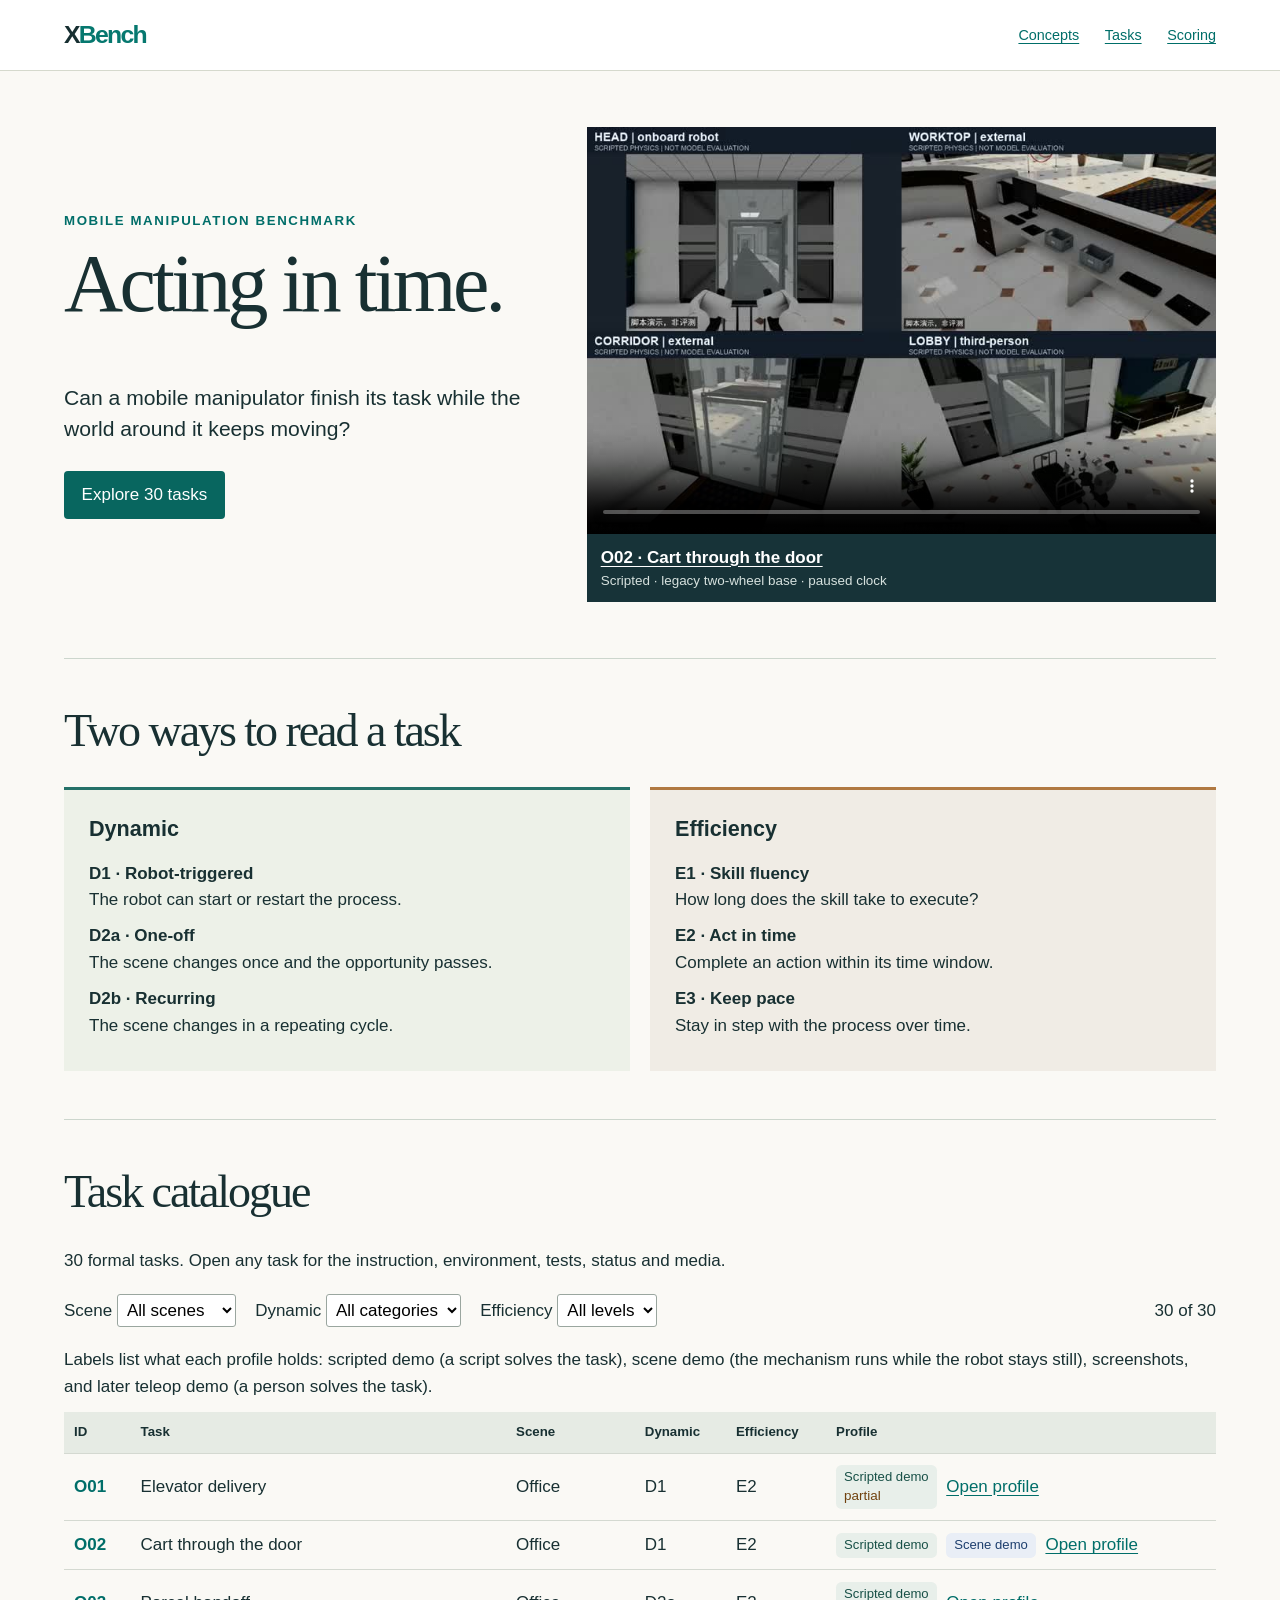
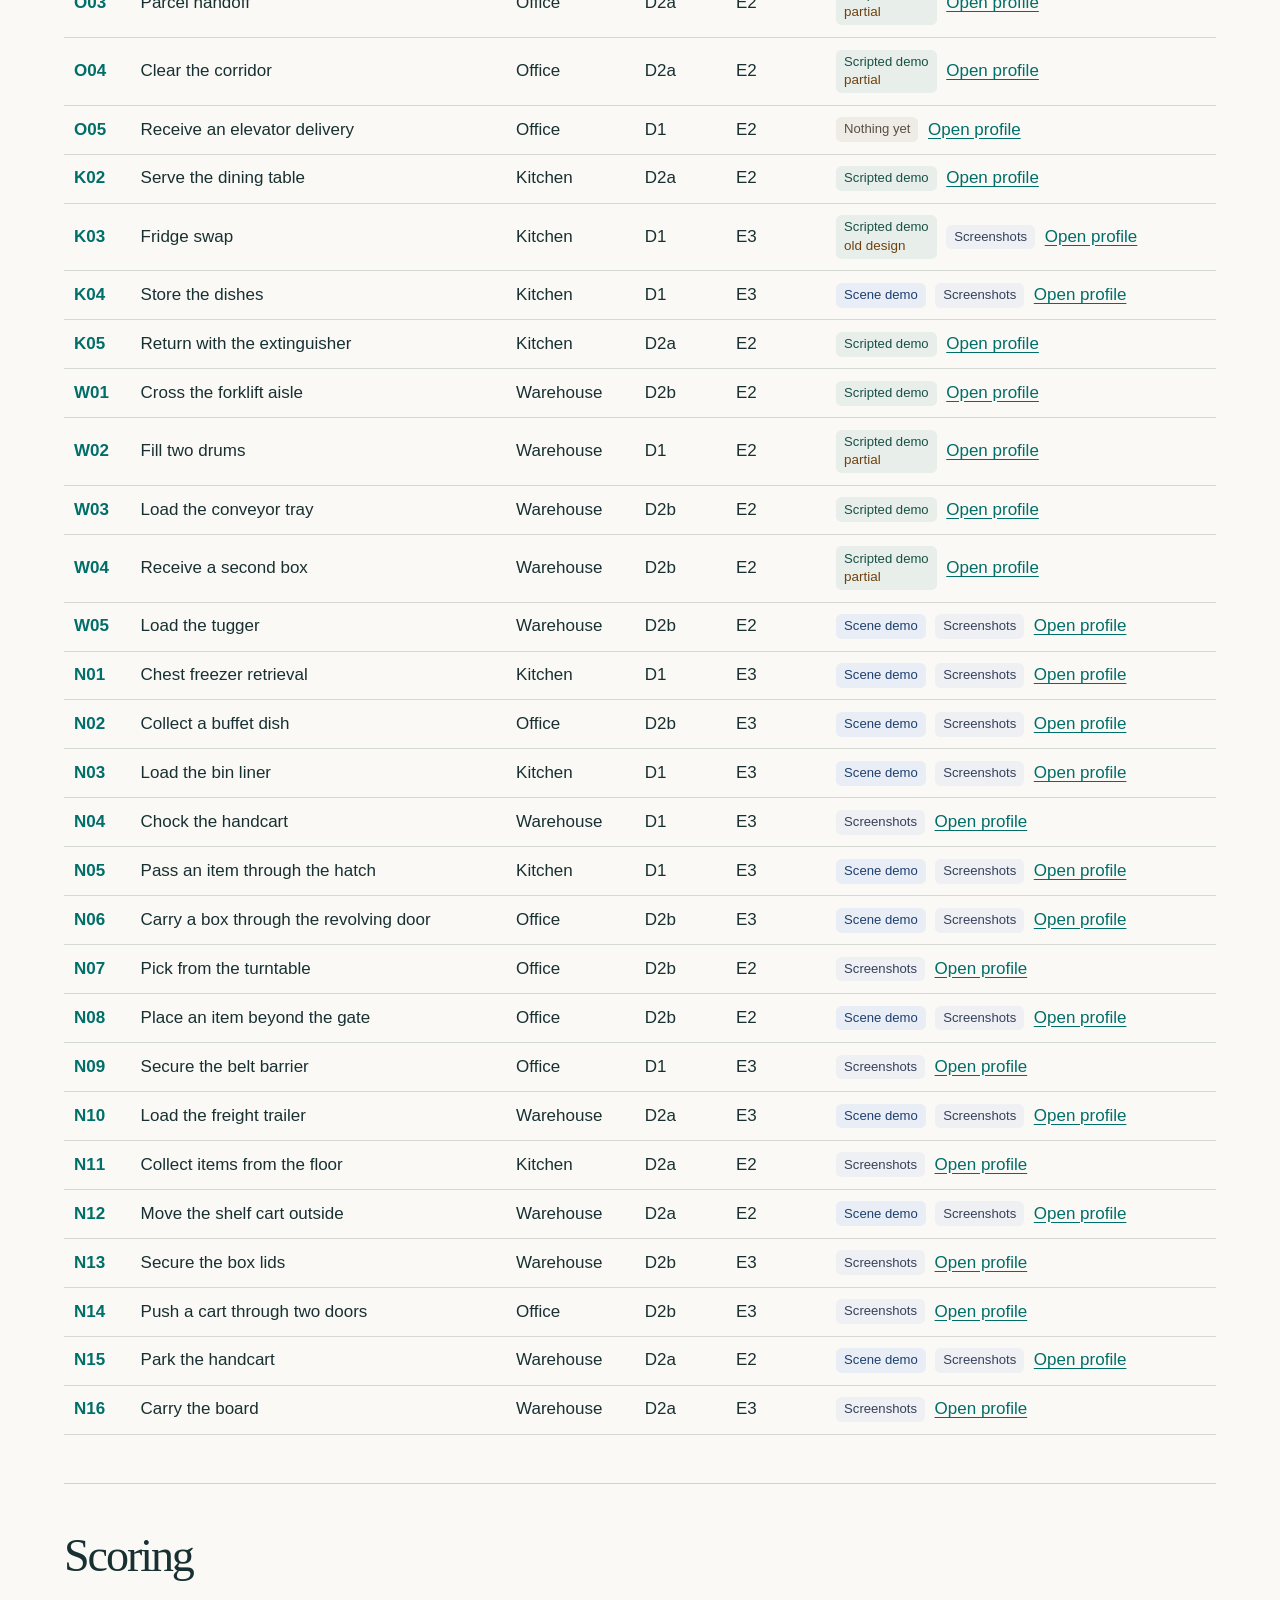
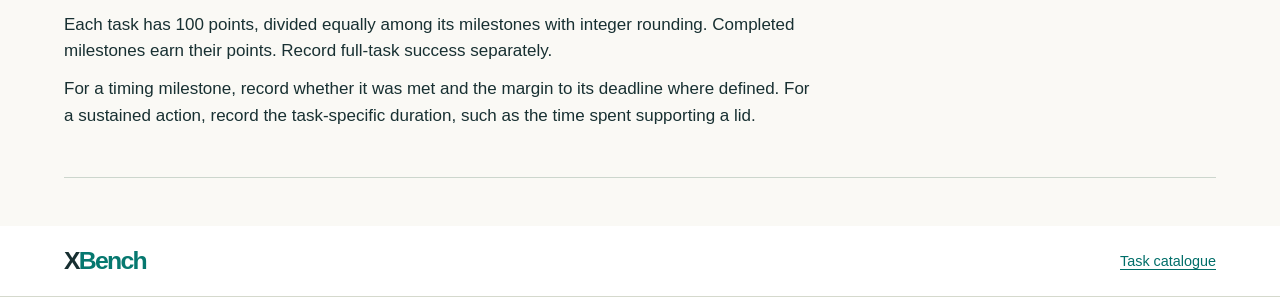
==== commit d3c5b6fe: "Site text English only; import script takes English outcome and clock fields Co-Authored-By: Claude " ====
--- a/index.html
+++ b/index.html
@@ -1,5 +1,5 @@
 <!doctype html>
 <html lang="en"><head><meta charset="utf-8"><meta name="viewport" content="width=device-width,initial-scale=1"><title>Acting in time · XBench</title><link rel="stylesheet" href="style.css"></head><body><a class="skip" href="#main">Skip to content</a><header><a class="logo" href="index.html">X<span>Bench</span></a><nav aria-label="Main navigation"><a href="index.html#concepts">Concepts</a><a href="index.html#catalogue">Tasks</a><a href="index.html#scoring">Scoring</a></nav></header><main id="main"><section class="hero"><div><p class="eyebrow">Mobile manipulation benchmark</p><h1>Acting in time.</h1><p class="lead">Can a mobile manipulator finish its task while the world around it keeps moving?</p><a class="cta" href="#catalogue">Explore 30 tasks</a></div><figure><video controls playsinline preload="none" poster="images/o02-poster.jpg" src="media/o02-scripted.mp4" aria-label="O02 scripted demonstration"></video><figcaption><a href="task.html?id=O02">O02 · Cart through the door</a><small>Scripted · legacy two-wheel base · paused clock</small></figcaption></figure></section>
 <section id="concepts"><h2>Two ways to read a task</h2><div class="pair"><article><h3>Dynamic</h3><dl><dt>D1 · Robot-triggered</dt><dd>The robot can start or restart the process.</dd><dt>D2a · One-off</dt><dd>The scene changes once and the opportunity passes.</dd><dt>D2b · Recurring</dt><dd>The scene changes in a repeating cycle.</dd></dl></article><article><h3>Efficiency</h3><dl><dt>E1 · Skill fluency</dt><dd>How long does the skill take to execute?</dd><dt>E2 · Act in time</dt><dd>Complete an action within its time window.</dd><dt>E3 · Keep pace</dt><dd>Stay in step with the process over time.</dd></dl></article></div></section>
-<section id="catalogue"><h2>Task catalogue</h2><p>30 formal tasks. Open any task for the instruction, environment, tests, status and media.</p><div class="filters"><label>Scene <select id="scene"><option value="">All scenes</option></select></label><label>Dynamic <select id="dynamic"><option value="">All categories</option></select></label><label>Efficiency <select id="efficiency"><option value="">All levels</option></select></label><output id="count" aria-live="polite"></output></div><p class="legend">Labels list what each profile holds: scripted demo (a script solves the task), scene demo (the mechanism runs while the robot stays still), screenshots, and later teleop demo (a person solves the task). 标签列出详情页里的内容：脚本 demo、场景 demo、截图，以后还有遥操作 demo。</p><div class="scroll"><table><thead><tr><th>ID</th><th>Task</th><th>Scene</th><th>Dynamic</th><th>Efficiency</th><th>Profile</th></tr></thead><tbody id="rows"></tbody></table></div></section>
+<section id="catalogue"><h2>Task catalogue</h2><p>30 formal tasks. Open any task for the instruction, environment, tests, status and media.</p><div class="filters"><label>Scene <select id="scene"><option value="">All scenes</option></select></label><label>Dynamic <select id="dynamic"><option value="">All categories</option></select></label><label>Efficiency <select id="efficiency"><option value="">All levels</option></select></label><output id="count" aria-live="polite"></output></div><p class="legend">Labels list what each profile holds: scripted demo (a script solves the task), scene demo (the mechanism runs while the robot stays still), screenshots, and later teleop demo (a person solves the task).</p><div class="scroll"><table><thead><tr><th>ID</th><th>Task</th><th>Scene</th><th>Dynamic</th><th>Efficiency</th><th>Profile</th></tr></thead><tbody id="rows"></tbody></table></div></section>
 <section id="scoring"><h2>Scoring</h2><p>Each task has 100 points, divided equally among its milestones with integer rounding. Completed milestones earn their points. Record full-task success separately.</p><p>For a timing milestone, record whether it was met and the margin to its deadline where defined. For a sustained action, record the task-specific duration, such as the time spent supporting a lid.</p></section></main><footer><a class="logo" href="index.html">X<span>Bench</span></a><a href="index.html#catalogue">Task catalogue</a></footer><script src="catalog.js"></script><script src="examples.js"></script><script src="media-records.js"></script><script src="app.js"></script></body></html>
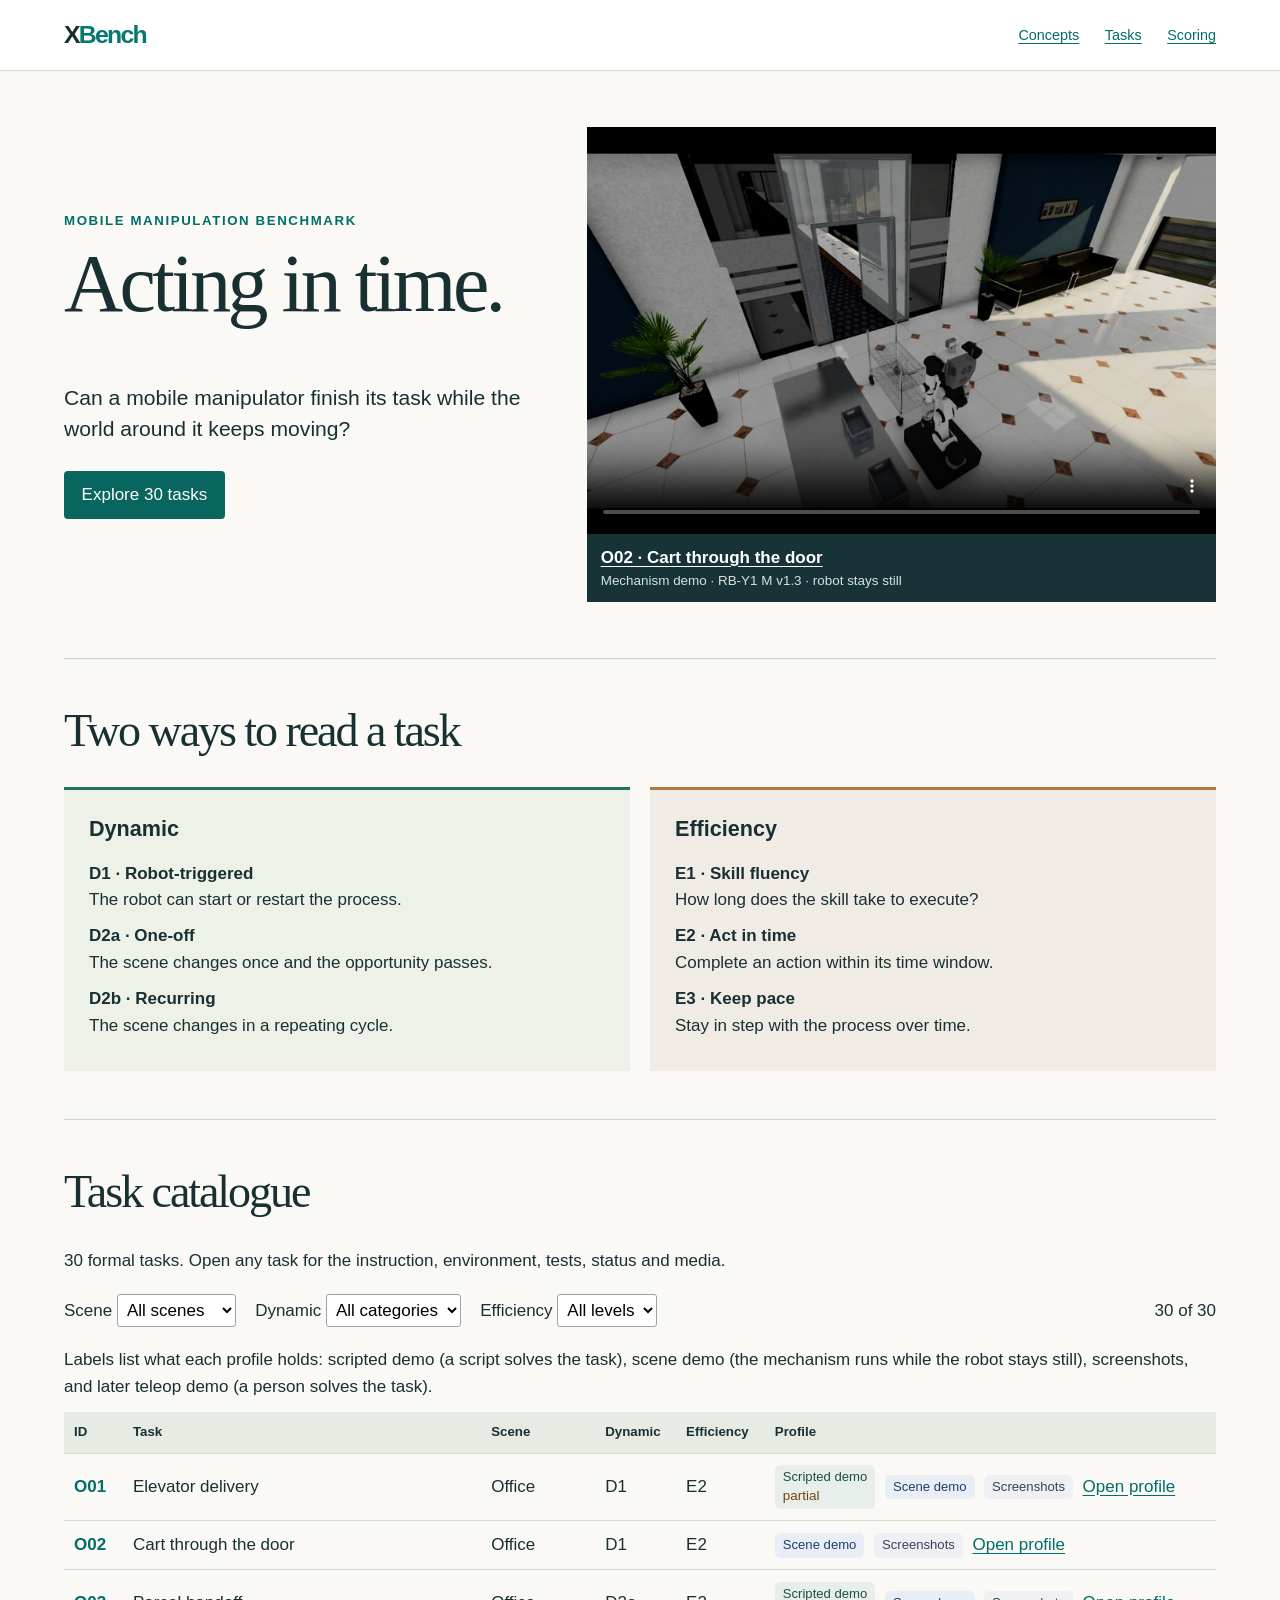
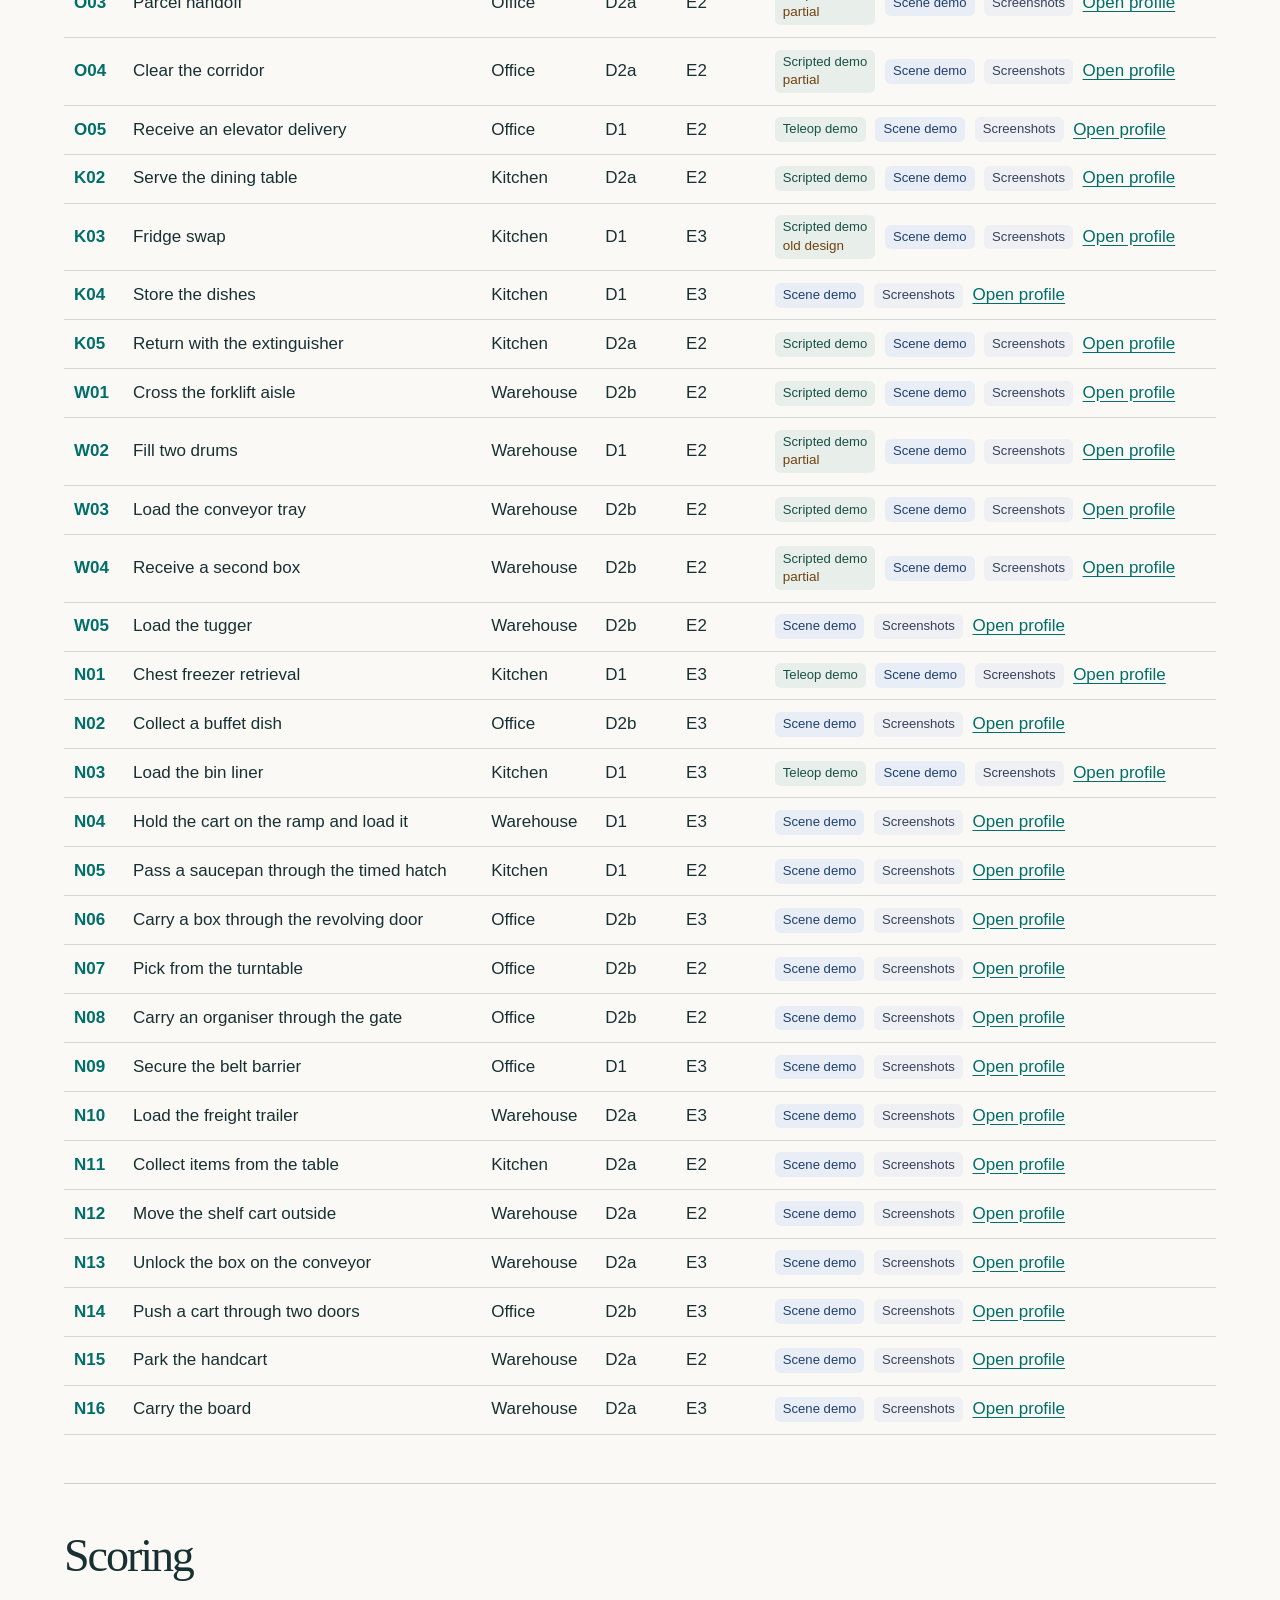
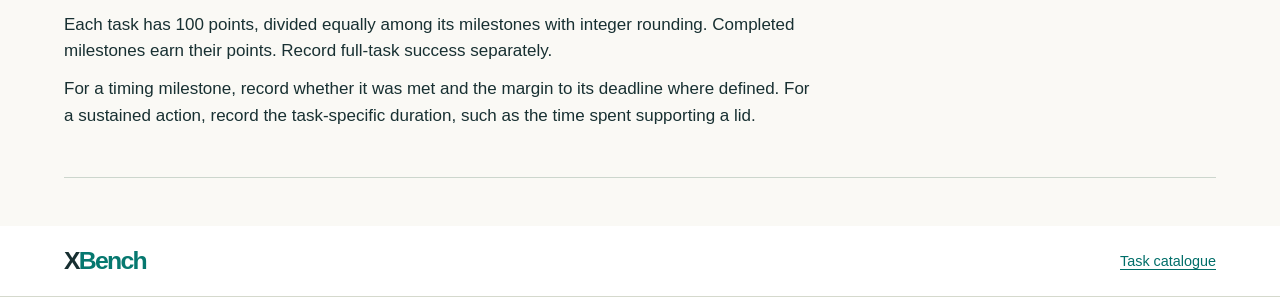
==== commit 56a5e533: "O02: new mechanism demo and start images with the boxes on the near table The O02 boxes now start on" ====
--- a/index.html
+++ b/index.html
@@ -1,5 +1,5 @@
 <!doctype html>
-<html lang="en"><head><meta charset="utf-8"><meta name="viewport" content="width=device-width,initial-scale=1"><title>Acting in time · XBench</title><link rel="stylesheet" href="style.css"></head><body><a class="skip" href="#main">Skip to content</a><header><a class="logo" href="index.html">X<span>Bench</span></a><nav aria-label="Main navigation"><a href="index.html#concepts">Concepts</a><a href="index.html#catalogue">Tasks</a><a href="index.html#scoring">Scoring</a></nav></header><main id="main"><section class="hero"><div><p class="eyebrow">Mobile manipulation benchmark</p><h1>Acting in time.</h1><p class="lead">Can a mobile manipulator finish its task while the world around it keeps moving?</p><a class="cta" href="#catalogue">Explore 30 tasks</a></div><figure><video controls playsinline preload="none" poster="images/o02-poster.jpg" src="media/o02-scripted.mp4" aria-label="O02 scripted demonstration"></video><figcaption><a href="task.html?id=O02">O02 · Cart through the door</a><small>Scripted · legacy two-wheel base · paused clock</small></figcaption></figure></section>
+<html lang="en"><head><meta charset="utf-8"><meta name="viewport" content="width=device-width,initial-scale=1"><title>Acting in time · XBench</title><link rel="stylesheet" href="style.css"></head><body><a class="skip" href="#main">Skip to content</a><header><a class="logo" href="index.html">X<span>Bench</span></a><nav aria-label="Main navigation"><a href="index.html#concepts">Concepts</a><a href="index.html#catalogue">Tasks</a><a href="index.html#scoring">Scoring</a></nav></header><main id="main"><section class="hero"><div><p class="eyebrow">Mobile manipulation benchmark</p><h1>Acting in time.</h1><p class="lead">Can a mobile manipulator finish its task while the world around it keeps moving?</p><a class="cta" href="#catalogue">Explore 30 tasks</a></div><figure><video controls playsinline preload="none" poster="images/o02-poster.jpg" src="media/o02-mechanism.mp4" aria-label="O02 mechanism demonstration"></video><figcaption><a href="task.html?id=O02">O02 · Cart through the door</a><small>Mechanism demo · RB-Y1 M v1.3 · robot stays still</small></figcaption></figure></section>
 <section id="concepts"><h2>Two ways to read a task</h2><div class="pair"><article><h3>Dynamic</h3><dl><dt>D1 · Robot-triggered</dt><dd>The robot can start or restart the process.</dd><dt>D2a · One-off</dt><dd>The scene changes once and the opportunity passes.</dd><dt>D2b · Recurring</dt><dd>The scene changes in a repeating cycle.</dd></dl></article><article><h3>Efficiency</h3><dl><dt>E1 · Skill fluency</dt><dd>How long does the skill take to execute?</dd><dt>E2 · Act in time</dt><dd>Complete an action within its time window.</dd><dt>E3 · Keep pace</dt><dd>Stay in step with the process over time.</dd></dl></article></div></section>
 <section id="catalogue"><h2>Task catalogue</h2><p>30 formal tasks. Open any task for the instruction, environment, tests, status and media.</p><div class="filters"><label>Scene <select id="scene"><option value="">All scenes</option></select></label><label>Dynamic <select id="dynamic"><option value="">All categories</option></select></label><label>Efficiency <select id="efficiency"><option value="">All levels</option></select></label><output id="count" aria-live="polite"></output></div><p class="legend">Labels list what each profile holds: scripted demo (a script solves the task), scene demo (the mechanism runs while the robot stays still), screenshots, and later teleop demo (a person solves the task).</p><div class="scroll"><table><thead><tr><th>ID</th><th>Task</th><th>Scene</th><th>Dynamic</th><th>Efficiency</th><th>Profile</th></tr></thead><tbody id="rows"></tbody></table></div></section>
 <section id="scoring"><h2>Scoring</h2><p>Each task has 100 points, divided equally among its milestones with integer rounding. Completed milestones earn their points. Record full-task success separately.</p><p>For a timing milestone, record whether it was met and the margin to its deadline where defined. For a sustained action, record the task-specific duration, such as the time spent supporting a lid.</p></section></main><footer><a class="logo" href="index.html">X<span>Bench</span></a><a href="index.html#catalogue">Task catalogue</a></footer><script src="catalog.js"></script><script src="examples.js"></script><script src="media-records.js"></script><script src="app.js"></script></body></html>
